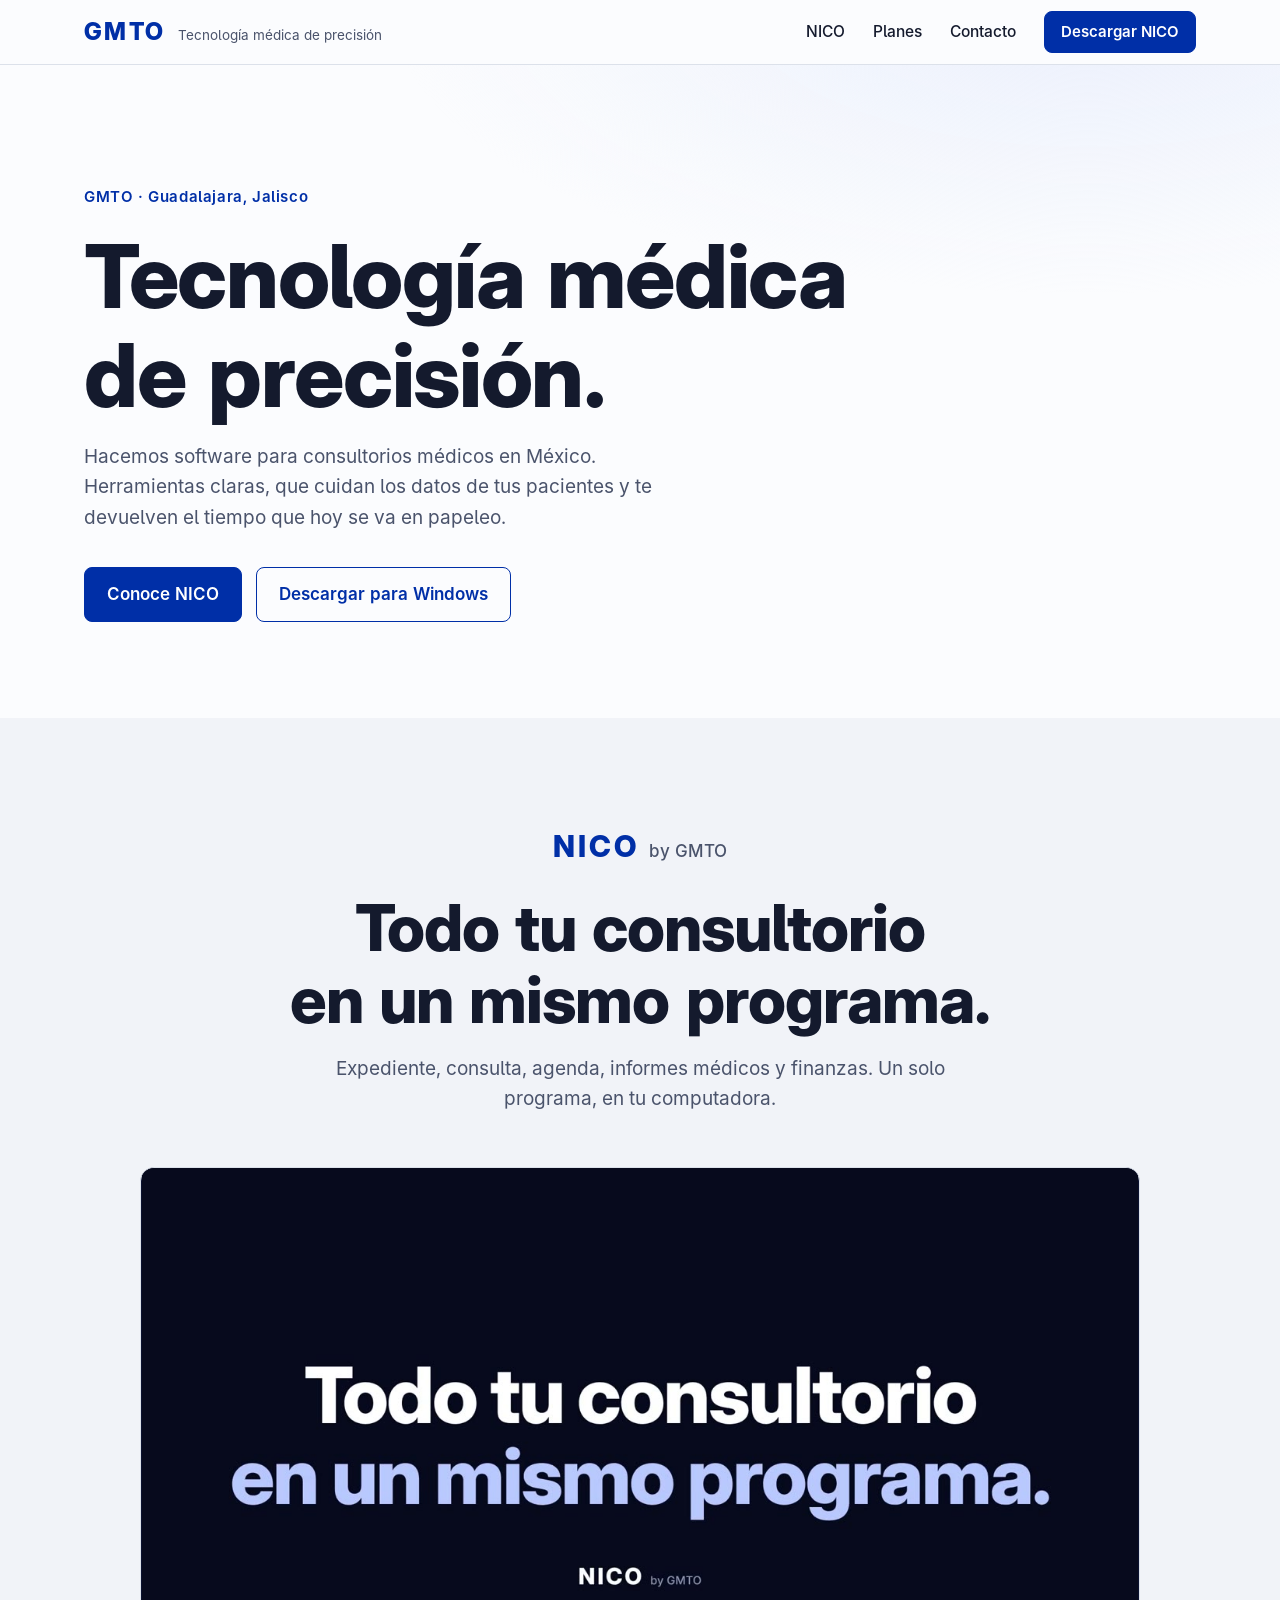
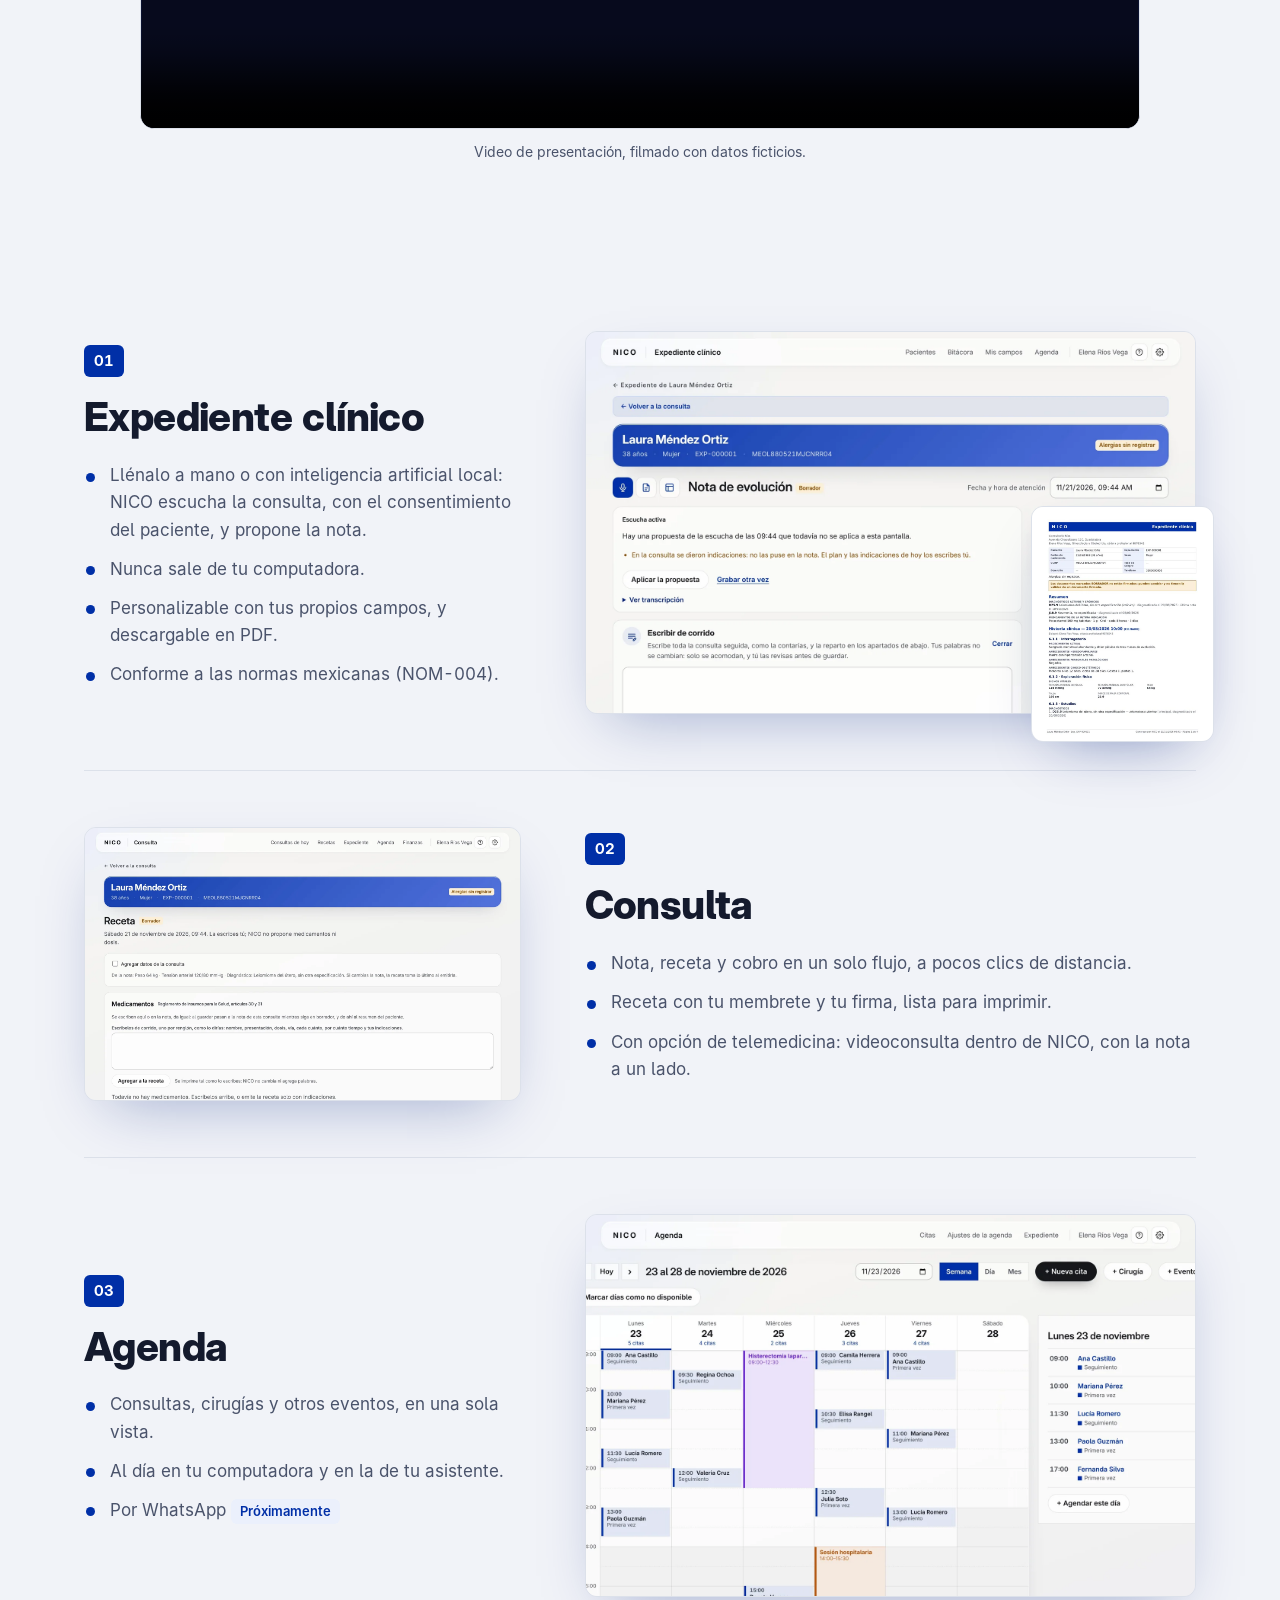
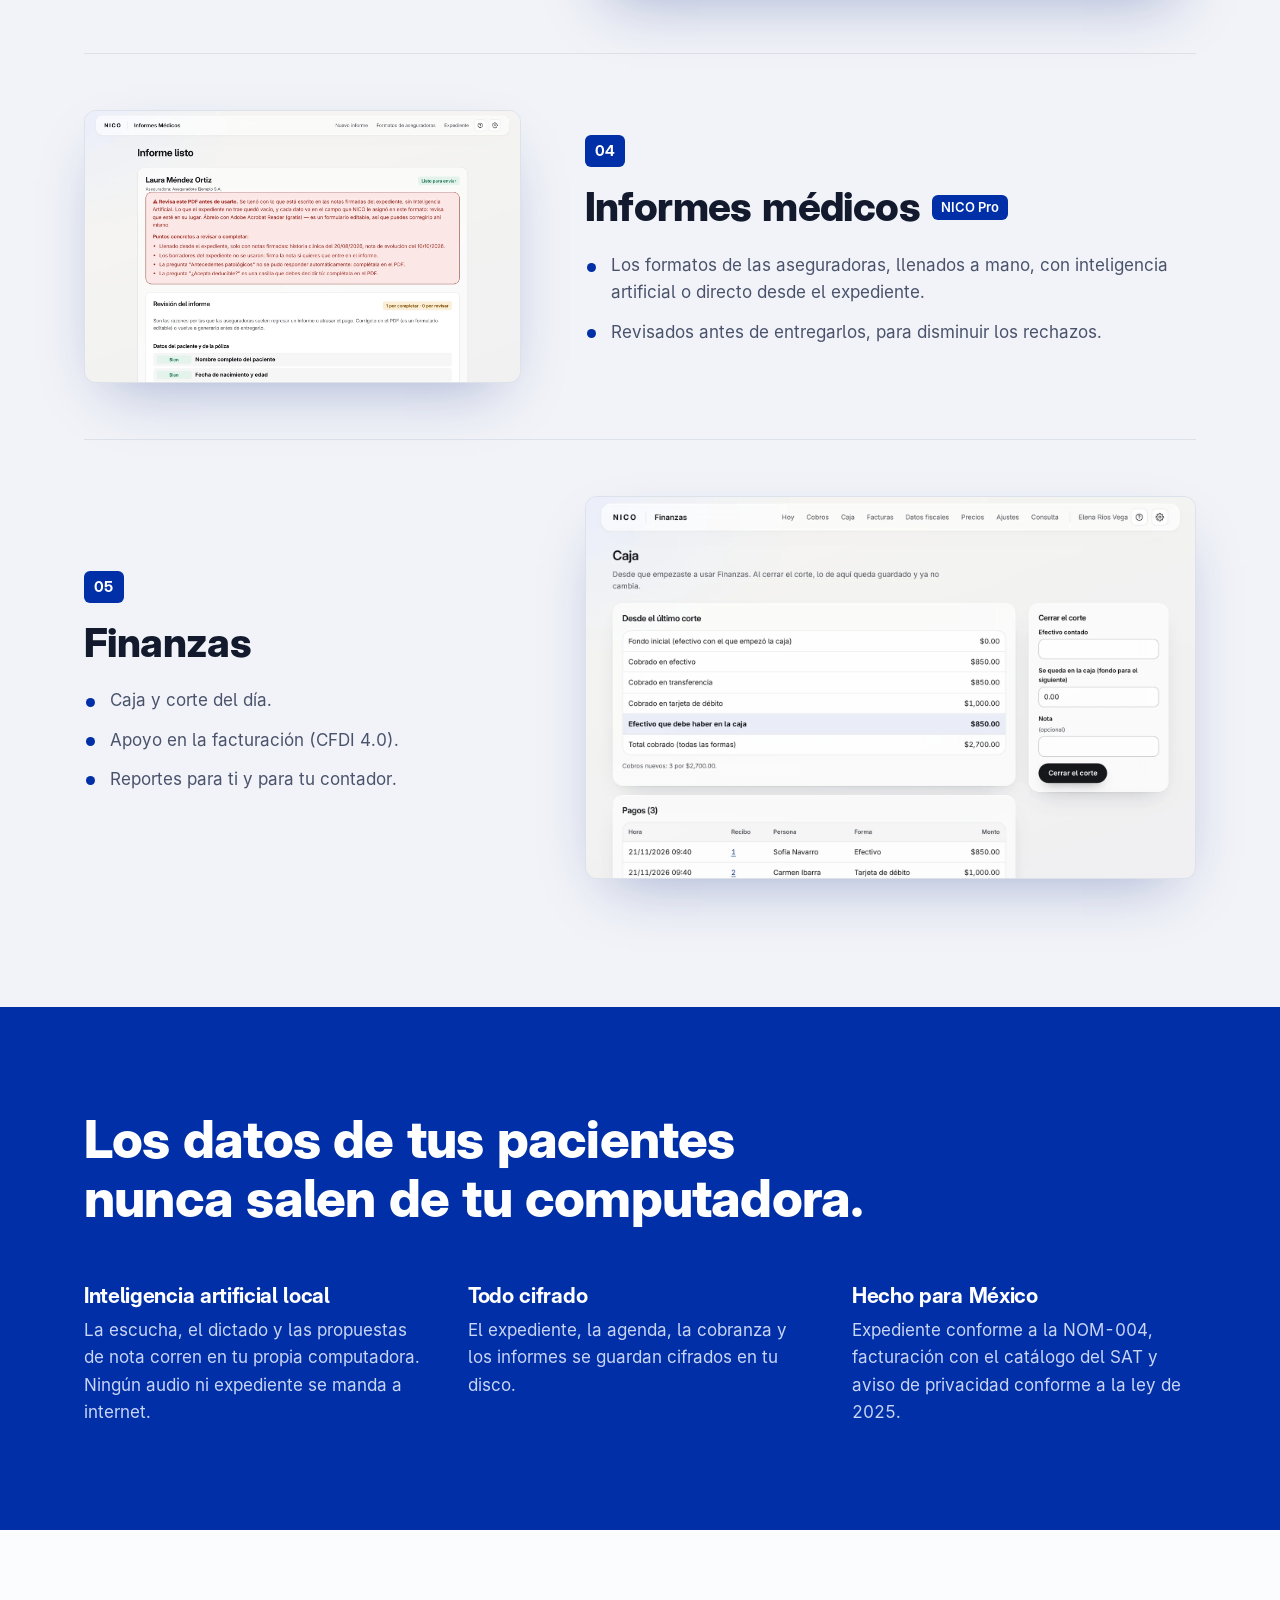
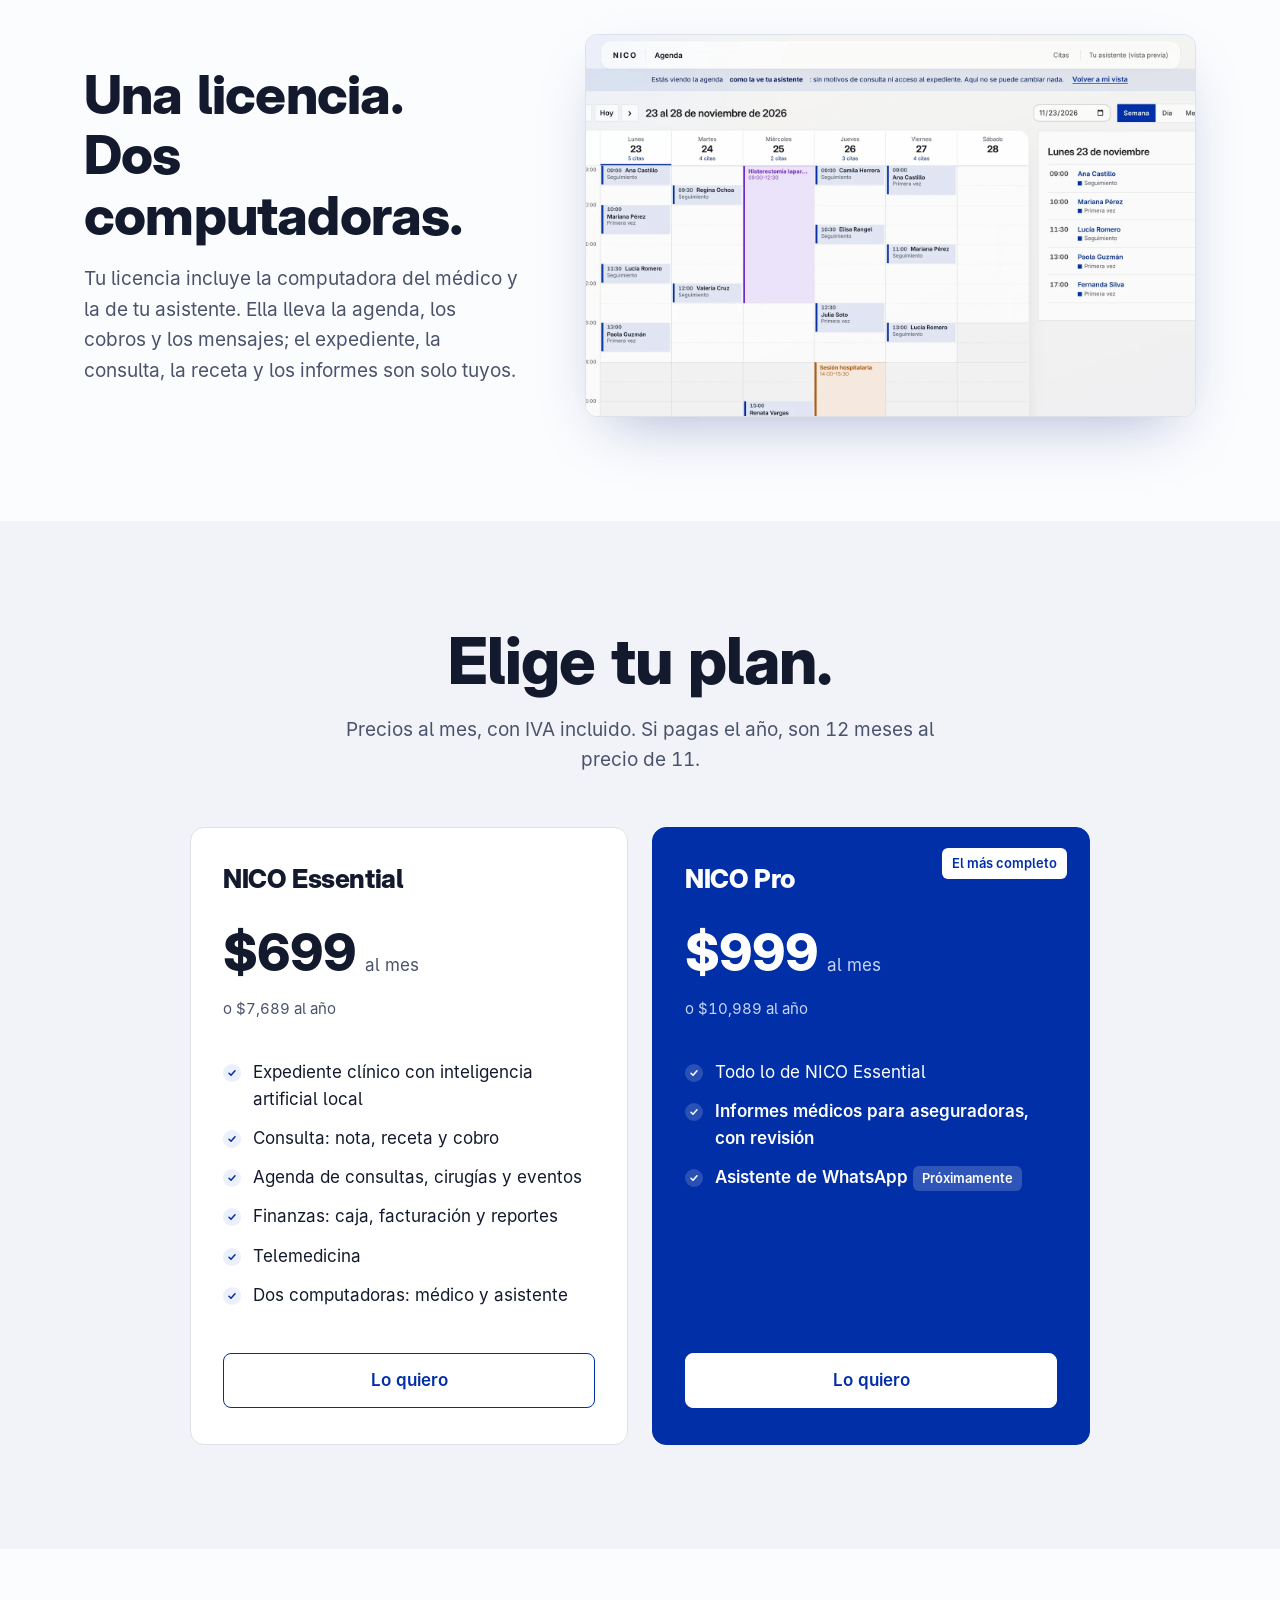
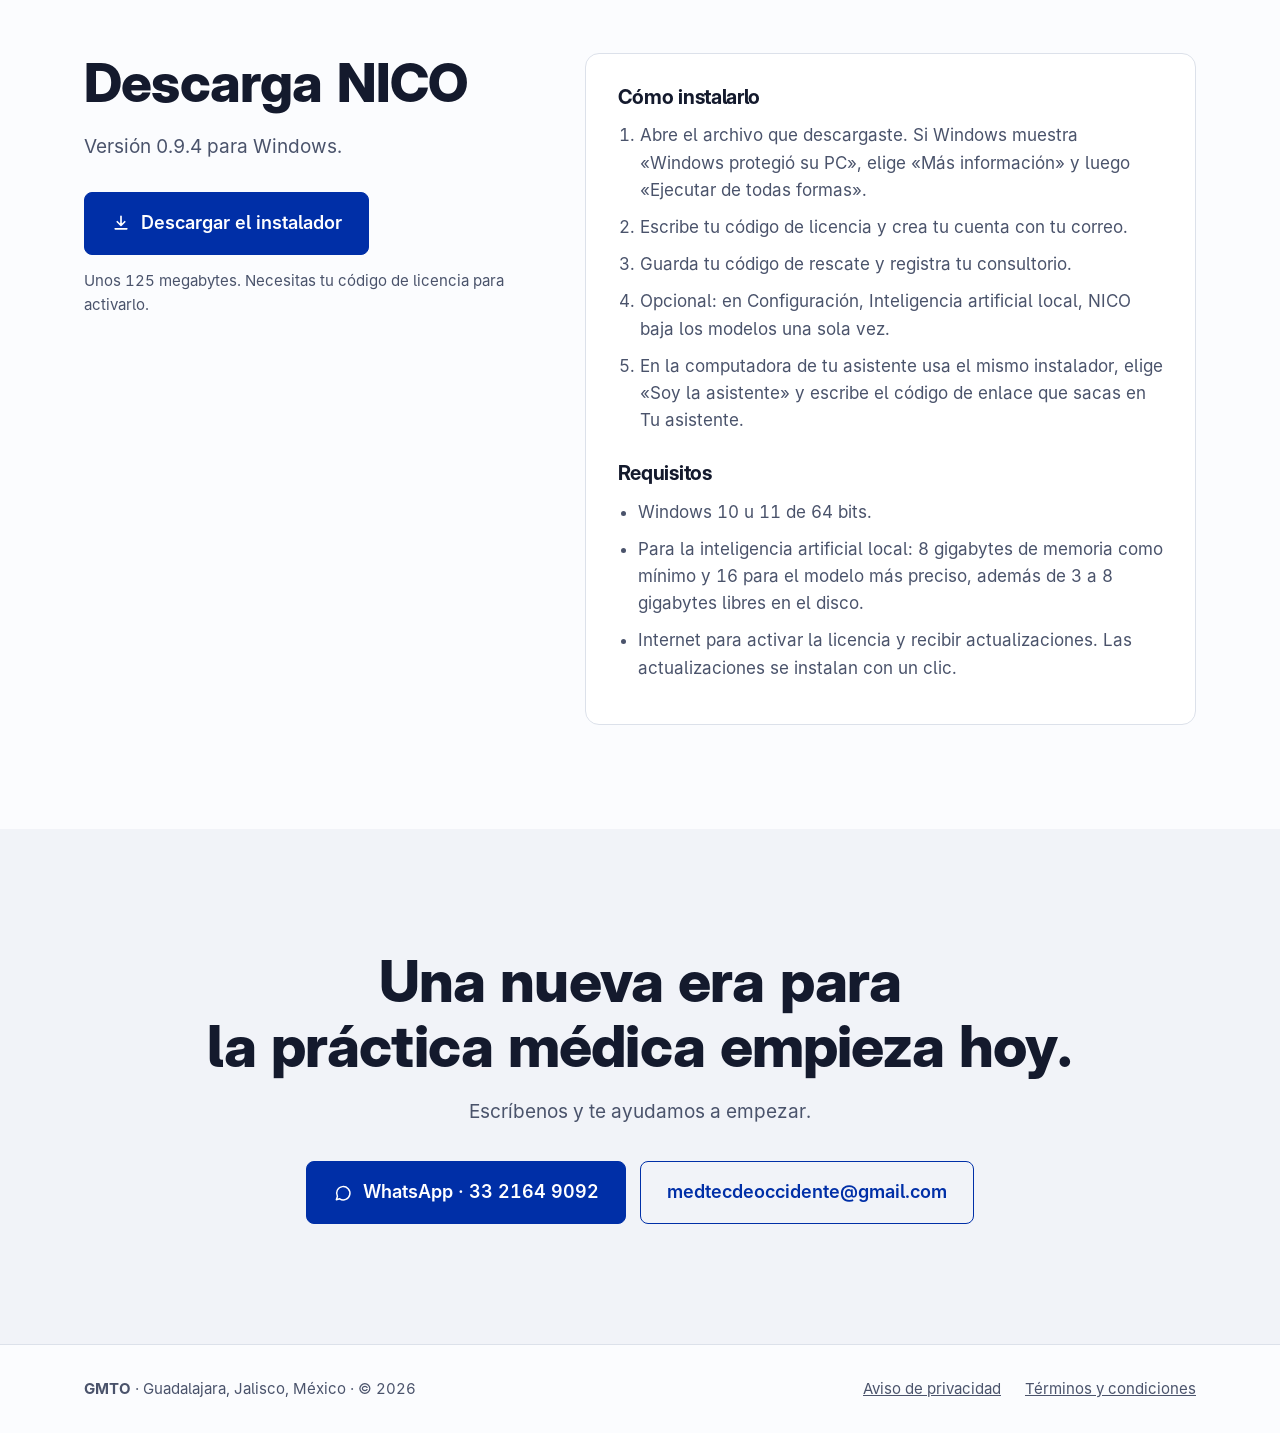
==== index.html @ ad50c4d7 "Add files via upload" ====
<!doctype html>
<html lang="es">
<head>
<meta charset="utf-8">
<meta name="viewport" content="width=device-width, initial-scale=1">
<title>GMTO · NICO</title>
<meta name="description" content="GMTO, tecnología médica de precisión. NICO: todo tu consultorio en un mismo programa. Expediente, consulta, agenda, informes médicos y finanzas, con los datos de tus pacientes en tu computadora.">
<meta property="og:title" content="NICO by GMTO · Todo tu consultorio en un mismo programa">
<meta property="og:description" content="Expediente, consulta, agenda, informes médicos y finanzas. Los datos de tus pacientes nunca salen de tu computadora.">
<meta property="og:image" content="portada.jpg">
<meta name="theme-color" content="#002FA7">
<link rel="icon" type="image/png" href="nico.png">
<link rel="stylesheet" href="sitio.css">
</head>
<body>

<header class="barra">
  <div class="contenedor barra-in">
    <a class="logo" href="#inicio" aria-label="GMTO, inicio"><b>GMTO</b><span>Tecnología médica de precisión</span></a>
    <button class="menu-btn" type="button" aria-expanded="false" aria-controls="menu" aria-label="Abrir menú">
      <svg viewBox="0 0 24 24" width="24" height="24" fill="none" stroke="currentColor" stroke-width="1.8" stroke-linecap="round"><path d="M4 7h16M4 12h16M4 17h16"/></svg>
    </button>
    <nav id="menu" class="menu">
      <a href="#nico">NICO</a>
      <a href="#planes">Planes</a>
      <a href="#contacto">Contacto</a>
      <a class="btn btn-chico" href="#descargar">Descargar NICO</a>
    </nav>
  </div>
</header>

<main id="inicio">

  <!-- GMTO -->
  <section class="heroe">
    <div class="contenedor heroe-in">
      <p class="ceja">GMTO · Guadalajara, Jalisco</p>
      <h1>Tecnología médica<br>de precisión.</h1>
      <p class="entrada">Hacemos software para consultorios médicos en México. Herramientas claras, que cuidan los datos de tus
        pacientes y te devuelven el tiempo que hoy se va en papeleo.</p>
      <div class="acciones">
        <a class="btn" href="#nico">Conoce NICO</a>
        <a class="btn btn-claro" href="#descargar">Descargar para Windows</a>
      </div>
    </div>
  </section>

  <!-- NICO -->
  <section id="nico" class="nico">
    <div class="contenedor">
      <p class="marca-nico"><b>NICO</b><span>by GMTO</span></p>
      <h2 class="titulo-grande">Todo tu consultorio<br>en un mismo programa.</h2>
      <p class="entrada centro">Expediente, consulta, agenda, informes médicos y finanzas. Un solo programa, en tu computadora.</p>
      <figure class="video">
        <video controls playsinline preload="none" poster="portada.jpg">
          <source src="nico-lanzamiento.mp4" type="video/mp4">
        </video>
        <figcaption>Video de presentación, filmado con datos ficticios.</figcaption>
      </figure>
    </div>
  </section>

  <section class="servicios" aria-label="Servicios de NICO">
    <div class="contenedor">

      <article class="servicio">
        <div class="texto">
          <span class="num">01</span>
          <h3>Expediente clínico</h3>
          <ul>
            <li>Llénalo a mano o con inteligencia artificial local: NICO escucha la consulta, con el consentimiento del paciente, y propone la nota.</li>
            <li>Nunca sale de tu computadora.</li>
            <li>Personalizable con tus propios campos, y descargable en PDF.</li>
            <li>Conforme a las normas mexicanas (NOM-004).</li>
          </ul>
        </div>
        <div class="pantallas">
          <img src="escucha.webp" alt="Nota de consulta llenada con la escucha activa de NICO" loading="lazy" width="1600" height="1000">
          <img class="sobre" src="expediente-pdf.webp" alt="Expediente descargado en PDF" loading="lazy" width="700" height="906">
        </div>
      </article>

      <article class="servicio inverso">
        <div class="texto">
          <span class="num">02</span>
          <h3>Consulta</h3>
          <ul>
            <li>Nota, receta y cobro en un solo flujo, a pocos clics de distancia.</li>
            <li>Receta con tu membrete y tu firma, lista para imprimir.</li>
            <li>Con opción de telemedicina: videoconsulta dentro de NICO, con la nota a un lado.</li>
          </ul>
        </div>
        <div class="pantallas">
          <img src="receta.webp" alt="Receta médica en NICO" loading="lazy" width="1600" height="1000">
        </div>
      </article>

      <article class="servicio">
        <div class="texto">
          <span class="num">03</span>
          <h3>Agenda</h3>
          <ul>
            <li>Consultas, cirugías y otros eventos, en una sola vista.</li>
            <li>Al día en tu computadora y en la de tu asistente.</li>
            <li>Por WhatsApp <span class="chip">Próximamente</span></li>
          </ul>
        </div>
        <div class="pantallas">
          <img src="agenda.webp" alt="Agenda semanal con consultas, una cirugía y una sesión hospitalaria" loading="lazy" width="1600" height="1000">
        </div>
      </article>

      <article class="servicio inverso">
        <div class="texto">
          <span class="num">04</span>
          <h3>Informes médicos <span class="chip chip-pro">NICO Pro</span></h3>
          <ul>
            <li>Los formatos de las aseguradoras, llenados a mano, con inteligencia artificial o directo desde el expediente.</li>
            <li>Revisados antes de entregarlos, para disminuir los rechazos.</li>
          </ul>
        </div>
        <div class="pantallas">
          <img src="revision-informe.webp" alt="Revisión de un informe médico antes de entregarlo" loading="lazy" width="1600" height="1000">
        </div>
      </article>

      <article class="servicio">
        <div class="texto">
          <span class="num">05</span>
          <h3>Finanzas</h3>
          <ul>
            <li>Caja y corte del día.</li>
            <li>Apoyo en la facturación (CFDI 4.0).</li>
            <li>Reportes para ti y para tu contador.</li>
          </ul>
        </div>
        <div class="pantallas">
          <img src="caja.webp" alt="Caja del día en NICO" loading="lazy" width="1600" height="1000">
        </div>
      </article>

    </div>
  </section>

  <section class="privacidad">
    <div class="contenedor">
      <h2>Los datos de tus pacientes<br>nunca salen de tu computadora.</h2>
      <div class="tres">
        <div>
          <h3>Inteligencia artificial local</h3>
          <p>La escucha, el dictado y las propuestas de nota corren en tu propia computadora. Ningún audio ni expediente se manda a internet.</p>
        </div>
        <div>
          <h3>Todo cifrado</h3>
          <p>El expediente, la agenda, la cobranza y los informes se guardan cifrados en tu disco.</p>
        </div>
        <div>
          <h3>Hecho para México</h3>
          <p>Expediente conforme a la NOM-004, facturación con el catálogo del SAT y aviso de privacidad conforme a la ley de 2025.</p>
        </div>
      </div>
    </div>
  </section>

  <section class="licencia">
    <div class="contenedor licencia-in">
      <div>
        <h2>Una licencia.<br>Dos computadoras.</h2>
        <p class="entrada">Tu licencia incluye la computadora del médico y la de tu asistente. Ella lleva la agenda, los cobros y los
          mensajes; el expediente, la consulta, la receta y los informes son solo tuyos.</p>
      </div>
      <img src="agenda-asistente.webp" alt="La agenda como la ve la asistente" loading="lazy" width="1600" height="1000">
    </div>
  </section>

  <!-- Planes -->
  <section id="planes" class="planes">
    <div class="contenedor">
      <h2 class="titulo-grande centro">Elige tu plan.</h2>
      <p class="entrada centro">Precios al mes, con IVA incluido. Si pagas el año, son 12 meses al precio de 11.</p>
      <div class="tarjetas">
        <div class="plan">
          <h3>NICO Essential</h3>
          <p class="precio"><b>$699</b> al mes</p>
          <p class="anual">o $7,689 al año</p>
          <ul class="incluye">
            <li>Expediente clínico con inteligencia artificial local</li>
            <li>Consulta: nota, receta y cobro</li>
            <li>Agenda de consultas, cirugías y eventos</li>
            <li>Finanzas: caja, facturación y reportes</li>
            <li>Telemedicina</li>
            <li>Dos computadoras: médico y asistente</li>
          </ul>
          <a class="btn btn-claro" href="#contacto">Lo quiero</a>
        </div>
        <div class="plan plan-pro">
          <p class="recomendado">El más completo</p>
          <h3>NICO Pro</h3>
          <p class="precio"><b>$999</b> al mes</p>
          <p class="anual">o $10,989 al año</p>
          <ul class="incluye">
            <li>Todo lo de NICO Essential</li>
            <li class="extra">Informes médicos para aseguradoras, con revisión</li>
            <li class="extra">Asistente de WhatsApp <span class="chip chip-claro">Próximamente</span></li>
          </ul>
          <a class="btn btn-blanco" href="#contacto">Lo quiero</a>
        </div>
      </div>
    </div>
  </section>

  <!-- Descarga -->
  <section id="descargar" class="descarga">
    <div class="contenedor descarga-in">
      <div>
        <h2>Descarga NICO</h2>
        <p class="entrada">Versión 0.9.4 para Windows.</p>
        <a class="btn btn-grande" href="/descargar" rel="nofollow">
          <svg viewBox="0 0 24 24" width="20" height="20" fill="none" stroke="currentColor" stroke-width="2" stroke-linecap="round" stroke-linejoin="round" aria-hidden="true"><path d="M12 4v11m0 0-4.5-4.5M12 15l4.5-4.5M5 19h14"/></svg>
          Descargar el instalador
        </a>
        <p class="pequeno">Unos 125 megabytes. Necesitas tu código de licencia para activarlo.</p>
      </div>
      <div class="pasos">
        <h3>Cómo instalarlo</h3>
        <ol>
          <li>Abre el archivo que descargaste. Si Windows muestra «Windows protegió su PC», elige «Más información» y luego «Ejecutar de todas formas».</li>
          <li>Escribe tu código de licencia y crea tu cuenta con tu correo.</li>
          <li>Guarda tu código de rescate y registra tu consultorio.</li>
          <li>Opcional: en Configuración, Inteligencia artificial local, NICO baja los modelos una sola vez.</li>
          <li>En la computadora de tu asistente usa el mismo instalador, elige «Soy la asistente» y escribe el código de enlace que sacas en Tu asistente.</li>
        </ol>
        <h3>Requisitos</h3>
        <ul class="requisitos">
          <li>Windows 10 u 11 de 64 bits.</li>
          <li>Para la inteligencia artificial local: 8 gigabytes de memoria como mínimo y 16 para el modelo más preciso, además de 3 a 8 gigabytes libres en el disco.</li>
          <li>Internet para activar la licencia y recibir actualizaciones. Las actualizaciones se instalan con un clic.</li>
        </ul>
      </div>
    </div>
  </section>

  <!-- Contacto -->
  <section id="contacto" class="contacto">
    <div class="contenedor centro">
      <h2 class="titulo-grande">Una nueva era para<br>la práctica médica empieza hoy.</h2>
      <p class="entrada centro">Escríbenos y te ayudamos a empezar.</p>
      <div class="acciones centro-flex">
        <a class="btn btn-grande" href="https://wa.me/523321649092?text=Hola%2C%20quiero%20informaci%C3%B3n%20de%20NICO." target="_blank" rel="noopener">
          <svg viewBox="0 0 24 24" width="20" height="20" fill="none" stroke="currentColor" stroke-width="1.8" stroke-linecap="round" stroke-linejoin="round" aria-hidden="true"><path d="M4 20l1.3-3.9A8 8 0 1 1 8 19z"/></svg>
          WhatsApp · 33 2164 9092
        </a>
        <a class="btn btn-claro btn-grande" href="mailto:medtecdeoccidente@gmail.com">medtecdeoccidente@gmail.com</a>
      </div>
    </div>
  </section>

</main>

<footer class="pie">
  <div class="contenedor pie-in">
    <p><b>GMTO</b> · Guadalajara, Jalisco, México · © 2026</p>
    <nav>
      <a href="privacidad.html">Aviso de privacidad</a>
      <a href="terminos.html">Términos y condiciones</a>
    </nav>
  </div>
</footer>

<script>
(function () {
  var b = document.querySelector('.menu-btn'), m = document.getElementById('menu');
  b.addEventListener('click', function () {
    var abierto = m.classList.toggle('abierto');
    b.setAttribute('aria-expanded', abierto ? 'true' : 'false');
  });
  m.addEventListener('click', function (e) {
    if (e.target.tagName === 'A') { m.classList.remove('abierto'); b.setAttribute('aria-expanded', 'false'); }
  });
})();
</script>
</body>
</html>
---- sitio.css ----
/* GMTO · sitio. Sistema de diseño de NICO: Azul Klein, blanco nieve, Inter. */
@font-face { font-family: "Inter"; font-weight: 400; font-display: swap; src: url("inter-400.woff") format("woff"); }
@font-face { font-family: "Inter"; font-weight: 500; font-display: swap; src: url("inter-500.woff") format("woff"); }
@font-face { font-family: "Inter"; font-weight: 600; font-display: swap; src: url("inter-600.woff") format("woff"); }
@font-face { font-family: "Inter"; font-weight: 700; font-display: swap; src: url("inter-700.woff") format("woff"); }
@font-face { font-family: "Inter Display"; font-weight: 700; font-display: swap; src: url("inter-display-700.woff") format("woff"); }
@font-face { font-family: "Inter Display"; font-weight: 800; font-display: swap; src: url("inter-display-800.woff") format("woff"); }

:root {
  --klein: #002FA7; --klein-hondo: #00237E; --klein-noche: #00195C; --klein-medio: #5D78CC;
  --klein-bruma: #C9D5F5; --klein-velo: #EBF0FC; --klein-niebla: #F6F8FE;
  --nieve: #FBFCFE; --gris-claro: #F1F3F8; --blanco: #FFFFFF;
  --tinta: #141A2D; --tinta-suave: #4A536B; --linea: #DCE1EA;
  --fondo: var(--nieve); --superficie: var(--blanco); --alterno: var(--gris-claro);
  --texto: var(--tinta); --texto-suave: var(--tinta-suave); --acento: var(--klein);
  --morado: #6D28D9;
}
@media (prefers-color-scheme: dark) {
  :root:not([data-theme="light"]) {
    --fondo: #0B1020; --superficie: #121933; --alterno: #0F152B;
    --texto: #E8ECF7; --texto-suave: #A9B2CC; --linea: #263055; --acento: #8EA6EE;
    --klein-velo: #18234A;
  }
}
:root[data-theme="dark"] {
  --fondo: #0B1020; --superficie: #121933; --alterno: #0F152B;
  --texto: #E8ECF7; --texto-suave: #A9B2CC; --linea: #263055; --acento: #8EA6EE;
  --klein-velo: #18234A;
}

* { box-sizing: border-box; }
html { scroll-behavior: smooth; scroll-padding-top: 72px; }
body {
  margin: 0; background: var(--fondo); color: var(--texto);
  font: 400 17px/1.6 "Inter", system-ui, sans-serif; font-feature-settings: "cv05", "tnum";
  -webkit-font-smoothing: antialiased;
}
img, video { max-width: 100%; height: auto; display: block; }
a { color: var(--acento); }
h1, h2, h3 { font-family: "Inter Display", "Inter", sans-serif; line-height: 1.12; margin: 0; letter-spacing: -0.015em; }
.contenedor { width: 100%; max-width: 1160px; margin: 0 auto; padding: 0 24px; }
.centro { text-align: center; margin-left: auto; margin-right: auto; }
.entrada.centro { margin-left: auto; margin-right: auto; }
.entrada { font-size: 19px; color: var(--texto-suave); max-width: 620px; margin: 18px 0 0; }
.titulo-grande { font-size: clamp(36px, 5.6vw, 64px); font-weight: 800; }

/* Botones */
.btn {
  display: inline-flex; align-items: center; justify-content: center; gap: 10px;
  background: var(--klein); color: #fff; text-decoration: none; font-weight: 600;
  padding: 13px 22px; border-radius: 8px; border: 1.5px solid var(--klein);
  transition: background .15s, transform .15s;
}
.btn:hover { background: var(--klein-hondo); border-color: var(--klein-hondo); }
.btn:focus-visible, a:focus-visible, button:focus-visible { outline: 3px solid var(--klein-medio); outline-offset: 3px; }
.btn-claro { background: transparent; color: var(--acento); border-color: currentColor; }
.btn-claro:hover { background: var(--klein-velo); color: var(--acento); }
.btn-blanco { background: #fff; color: var(--klein); border-color: #fff; }
.btn-blanco:hover { background: var(--klein-velo); border-color: var(--klein-velo); }
.btn-chico { padding: 8px 16px; font-size: 15px; }
.btn-grande { padding: 16px 26px; font-size: 18px; }
.acciones { display: flex; flex-wrap: wrap; gap: 14px; margin-top: 34px; }
.centro-flex { justify-content: center; }

/* Barra */
.barra { position: sticky; top: 0; z-index: 10; background: color-mix(in srgb, var(--fondo) 88%, transparent);
  backdrop-filter: saturate(1.4) blur(12px); border-bottom: 1px solid var(--linea); }
.barra-in { display: flex; align-items: center; justify-content: space-between; height: 64px; }
.logo { display: flex; align-items: baseline; gap: 12px; text-decoration: none; color: var(--texto); }
.logo b { font-family: "Inter Display"; font-weight: 800; font-size: 24px; letter-spacing: 0.1em; color: var(--acento); }
.logo span { font-size: 13.5px; color: var(--texto-suave); }
.menu { display: flex; align-items: center; gap: 28px; }
.menu a:not(.btn) { color: var(--texto); text-decoration: none; font-weight: 500; font-size: 15.5px; }
.menu a:not(.btn):hover { color: var(--acento); }
.menu-btn { display: none; background: none; border: 0; color: var(--texto); padding: 8px; cursor: pointer; }

/* Héroe GMTO */
.heroe { padding: 120px 0 96px; background:
  radial-gradient(1000px 420px at 85% -10%, var(--klein-velo), transparent 70%), var(--fondo); }
.ceja { font-weight: 600; color: var(--acento); font-size: 15px; letter-spacing: 0.04em; margin: 0 0 18px; }
.heroe h1 { font-size: clamp(44px, 7.4vw, 88px); font-weight: 800; }

/* NICO */
.nico { padding: 104px 0 72px; background: var(--alterno); text-align: center; }
.marca-nico { display: inline-flex; align-items: baseline; gap: 10px; margin: 0 0 22px; }
.marca-nico b { font-family: "Inter Display"; font-weight: 800; font-size: 30px; letter-spacing: 0.1em; color: var(--acento); }
.marca-nico span { color: var(--texto-suave); font-weight: 500; }
.video { margin: 52px auto 0; max-width: 1000px; }
.video video { width: 100%; aspect-ratio: 16 / 9; border-radius: 14px; background: #0B1230; border: 1px solid var(--linea); }
.video figcaption { font-size: 14px; color: var(--texto-suave); margin-top: 12px; }

/* Servicios */
.servicios { padding: 40px 0 72px; background: var(--alterno); }
.servicio { display: grid; grid-template-columns: 5fr 7fr; gap: 64px; align-items: center; padding: 56px 0; }
.servicio + .servicio { border-top: 1px solid var(--linea); }
.servicio.inverso .texto { order: 2; }
.num { display: inline-block; font-family: "Inter Display"; font-weight: 700; font-size: 15px; color: #fff;
  background: var(--klein); border-radius: 6px; padding: 4px 10px; margin-bottom: 18px; }
.servicio h3 { font-size: clamp(28px, 3.4vw, 40px); font-weight: 800; display: flex; flex-wrap: wrap; align-items: center; gap: 12px; }
.servicio ul { list-style: none; padding: 0; margin: 22px 0 0; }
.servicio li { position: relative; padding-left: 26px; margin: 12px 0; color: var(--texto-suave); }
.servicio li::before { content: ""; position: absolute; left: 2px; top: 0.62em; width: 9px; height: 9px; border-radius: 50%; background: var(--klein); }
.pantallas { position: relative; }
.pantallas img { border-radius: 12px; border: 1px solid var(--linea); box-shadow: 0 24px 60px -24px rgba(0, 35, 126, .35); background: #fff; }
.pantallas img.sobre { position: absolute; width: 30%; right: -18px; bottom: -28px; }
.chip { display: inline-block; font-family: "Inter"; font-size: 13px; font-weight: 600; line-height: 1; letter-spacing: 0;
  padding: 6px 9px; border-radius: 6px; background: var(--klein-velo); color: var(--acento); vertical-align: middle; }
.chip-pro { background: var(--klein); color: #fff; }
.chip-claro { background: rgba(255, 255, 255, .18); color: #fff; }

/* Privacidad */
.privacidad { padding: 104px 0; background: var(--klein); color: #fff; }
.privacidad h2 { font-size: clamp(32px, 4.6vw, 52px); font-weight: 800; }
.tres { display: grid; grid-template-columns: repeat(3, 1fr); gap: 40px; margin-top: 56px; }
.tres h3 { font-size: 21px; font-weight: 700; margin-bottom: 10px; }
.tres p { margin: 0; color: var(--klein-bruma); }

/* Licencia */
.licencia { padding: 104px 0; }
.licencia-in { display: grid; grid-template-columns: 5fr 7fr; gap: 64px; align-items: center; }
.licencia h2 { font-size: clamp(34px, 4.6vw, 54px); font-weight: 800; }
.licencia img { border-radius: 12px; border: 1px solid var(--linea); box-shadow: 0 24px 60px -24px rgba(0, 35, 126, .35); }

/* Planes */
.planes { padding: 104px 0; background: var(--alterno); }
.tarjetas { display: grid; grid-template-columns: 1fr 1fr; gap: 24px; max-width: 900px; margin: 52px auto 0; }
.plan { position: relative; background: var(--superficie); border: 1px solid var(--linea); border-radius: 14px; padding: 36px 32px;
  display: flex; flex-direction: column; }
.plan h3 { font-size: 26px; font-weight: 800; }
.precio { margin: 18px 0 0; color: var(--texto-suave); }
.precio b { font-family: "Inter Display"; font-size: 52px; font-weight: 800; color: var(--texto); letter-spacing: -0.02em; margin-right: 4px; }
.anual { margin: 2px 0 0; color: var(--texto-suave); font-size: 15px; }
.incluye { list-style: none; padding: 0; margin: 26px 0 32px; flex: 1; }
.incluye li { position: relative; padding-left: 30px; margin: 12px 0; }
.incluye li::before { content: ""; position: absolute; left: 0; top: 0.3em; width: 18px; height: 18px; border-radius: 50%;
  background: var(--klein-velo) url("data:image/svg+xml,%3Csvg xmlns='http://www.w3.org/2000/svg' viewBox='0 0 24 24' fill='none' stroke='%23002FA7' stroke-width='3' stroke-linecap='round' stroke-linejoin='round'%3E%3Cpath d='m6 12.5 4 4 8-9'/%3E%3C/svg%3E") center / 12px no-repeat; }
.plan-pro { background: var(--klein); border-color: var(--klein); color: #fff; }
.plan-pro .precio, .plan-pro .anual { color: var(--klein-bruma); }
.plan-pro .precio b { color: #fff; }
.plan-pro .incluye li::before { background-color: rgba(255, 255, 255, .16);
  background-image: url("data:image/svg+xml,%3Csvg xmlns='http://www.w3.org/2000/svg' viewBox='0 0 24 24' fill='none' stroke='%23FFFFFF' stroke-width='3' stroke-linecap='round' stroke-linejoin='round'%3E%3Cpath d='m6 12.5 4 4 8-9'/%3E%3C/svg%3E"); }
.plan-pro .extra { font-weight: 600; }
.recomendado { position: absolute; top: 20px; right: 22px; margin: 0; font-size: 13px; font-weight: 600; color: var(--klein); background: #fff;
  padding: 5px 10px; border-radius: 6px; }
.nota { margin-top: 32px; color: var(--texto-suave); }

/* Descarga */
.descarga { padding: 104px 0; }
.descarga-in { display: grid; grid-template-columns: 5fr 7fr; gap: 64px; align-items: start; }
.descarga h2 { font-size: clamp(34px, 4.6vw, 54px); font-weight: 800; }
.descarga .btn-grande { margin-top: 30px; }
.pequeno { font-size: 15px; color: var(--texto-suave); margin-top: 14px; }
.pasos { background: var(--superficie); border: 1px solid var(--linea); border-radius: 14px; padding: 32px; }
.pasos h3 { font-size: 20px; font-weight: 700; }
.pasos h3 + ol, .pasos h3 + ul { margin-top: 14px; }
.pasos ol { padding-left: 22px; margin-bottom: 28px; }
.pasos li { margin: 10px 0; color: var(--texto-suave); }
.requisitos { padding-left: 20px; margin-bottom: 0; }

/* Contacto */
.contacto { padding: 120px 0; background: var(--alterno); }
.contacto .titulo-grande { font-size: clamp(34px, 5vw, 58px); }

/* Pie */
.pie { padding: 32px 0; border-top: 1px solid var(--linea); font-size: 15px; color: var(--texto-suave); }
.pie-in { display: flex; justify-content: space-between; gap: 16px; flex-wrap: wrap; }
.pie p { margin: 0; }
.pie nav { display: flex; gap: 24px; flex-wrap: wrap; }
.pie a { color: var(--texto-suave); }

/* Páginas legales */
.legal { padding: 64px 0 96px; }
.legal .contenedor { max-width: 820px; }
.legal p, .legal li { color: var(--texto-suave); }
.legal strong { color: var(--texto); }
.volver { display: inline-block; margin-bottom: 28px; font-weight: 600; text-decoration: none; }

/* Teléfono y tableta */
@media (max-width: 900px) {
  .servicio, .licencia-in, .descarga-in { grid-template-columns: 1fr; gap: 36px; }
  .servicio.inverso .texto { order: 0; }
  .tres { grid-template-columns: 1fr; gap: 28px; }
  .tarjetas { grid-template-columns: 1fr; }
  .pantallas img.sobre { right: -6px; bottom: -18px; width: 32%; }
}
@media (max-width: 760px) {
  .contenedor { padding: 0 16px; }
  .logo span { display: none; }
  .menu-btn { display: block; }
  .menu { display: none; position: absolute; top: 64px; left: 0; right: 0; flex-direction: column; align-items: stretch; gap: 0;
    background: var(--fondo); border-bottom: 1px solid var(--linea); padding: 8px 16px 18px; }
  .menu.abierto { display: flex; }
  .menu a:not(.btn) { padding: 14px 0; border-bottom: 1px solid var(--linea); }
  .menu .btn { margin-top: 14px; }
  .heroe { padding: 72px 0 64px; }
  .nico, .privacidad, .licencia, .planes, .descarga, .contacto { padding: 72px 0; }
  .servicio { padding: 40px 0; }
  .entrada { font-size: 17.5px; }
  .pasos, .plan { padding: 24px 20px; }
  .btn-grande { width: 100%; font-size: 17px; }
}
@media (prefers-reduced-motion: reduce) { html { scroll-behavior: auto; } }
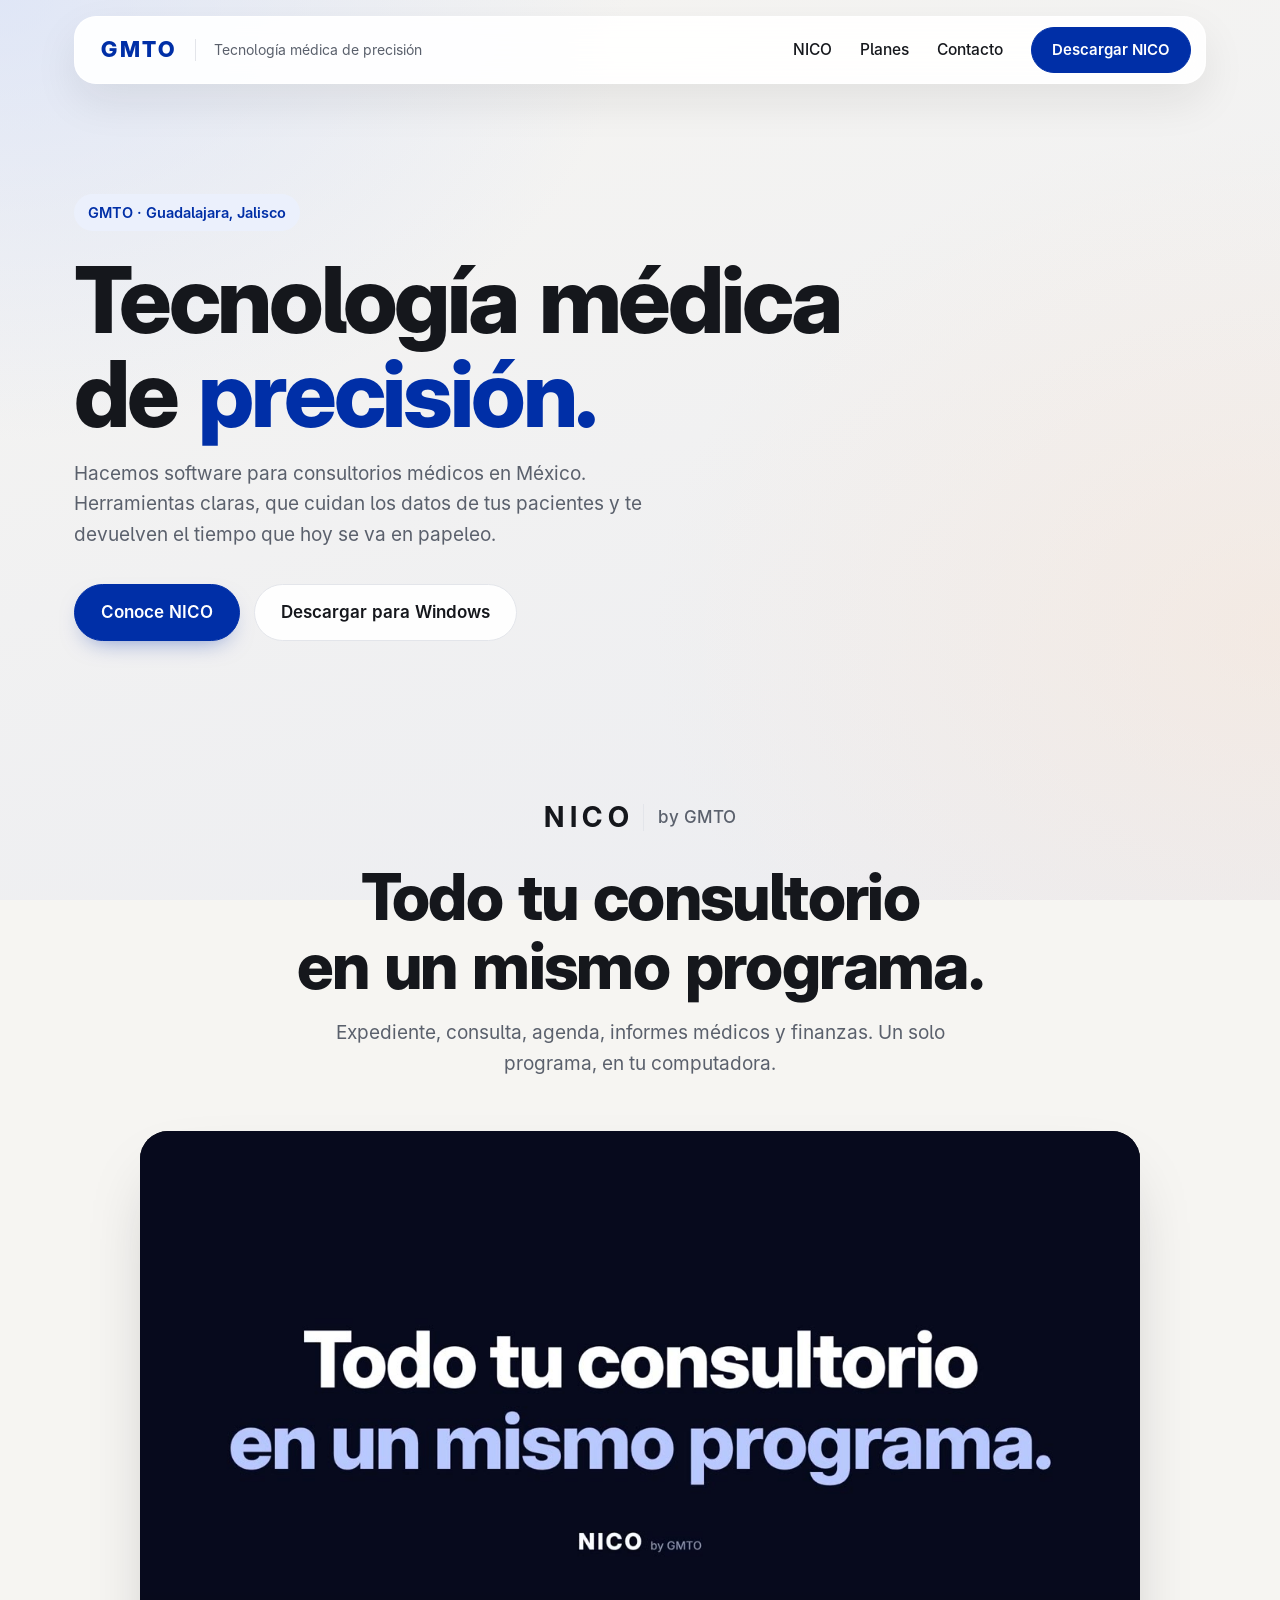
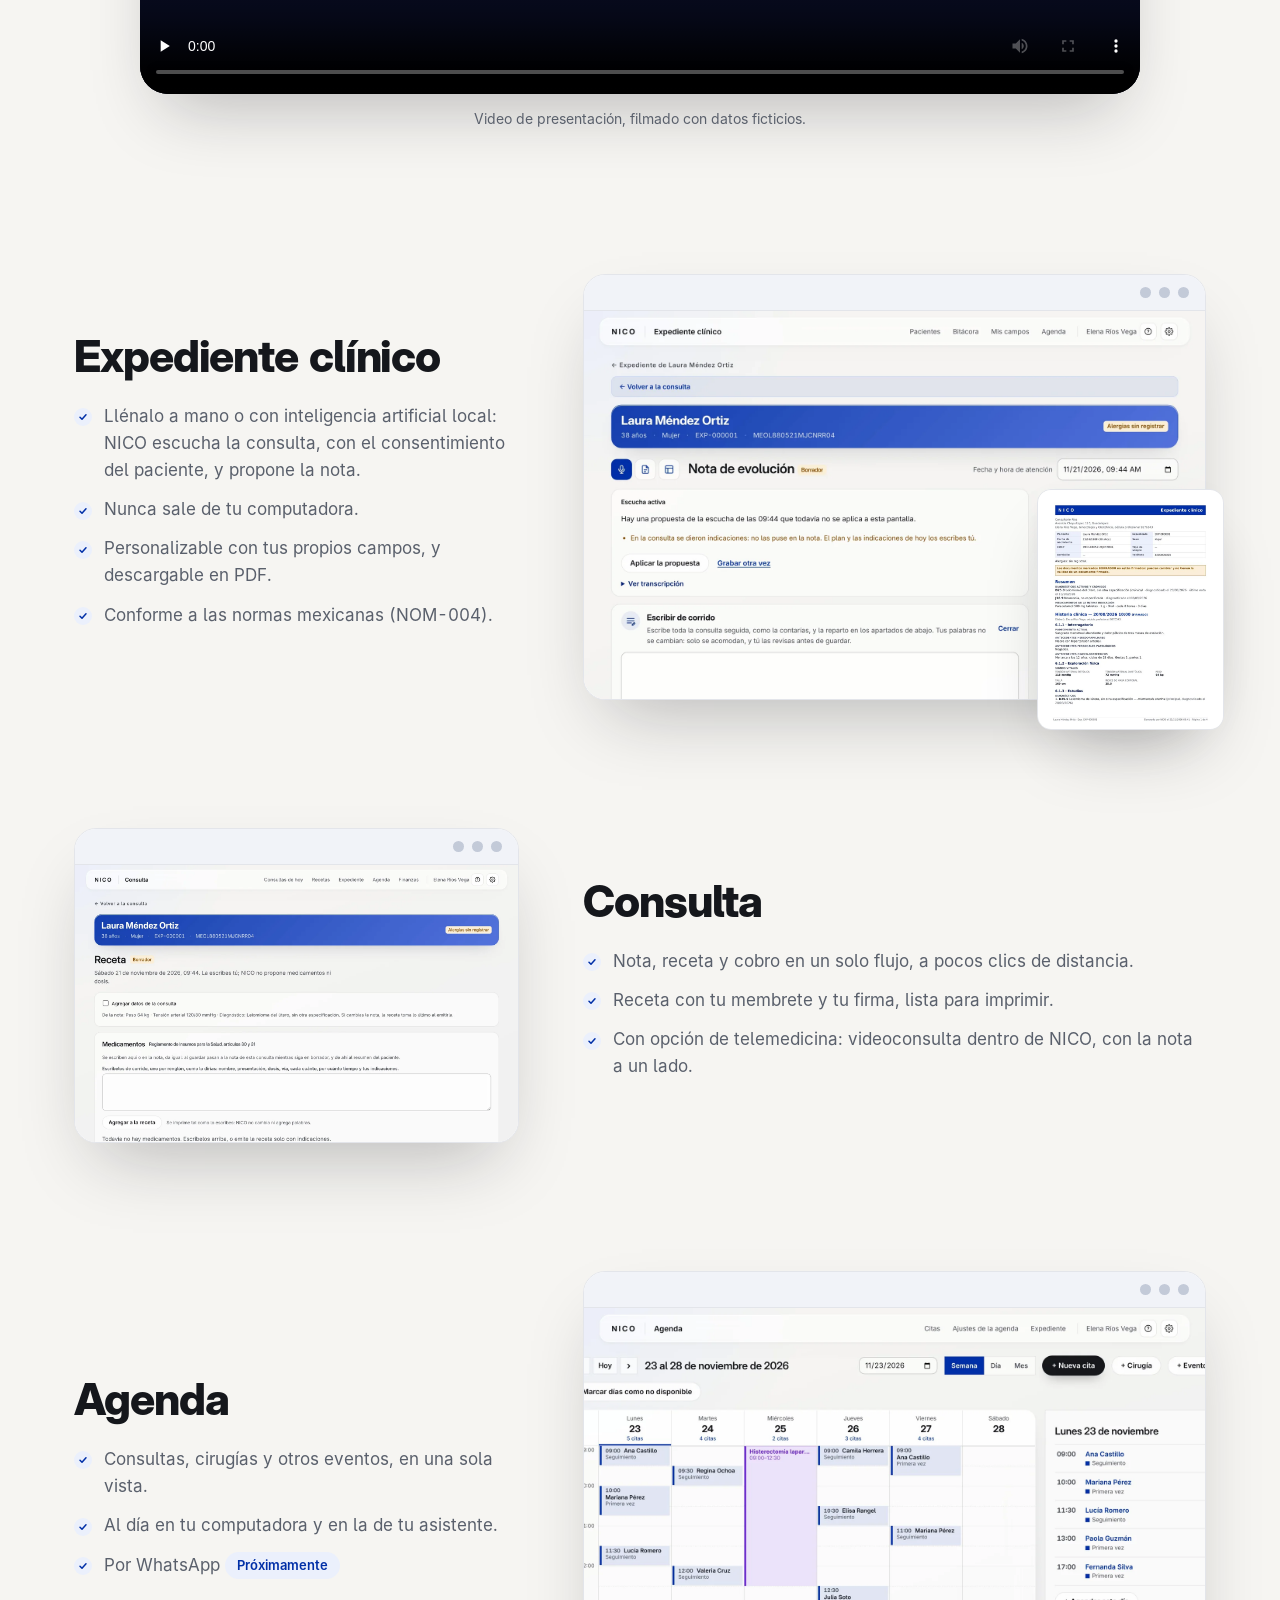
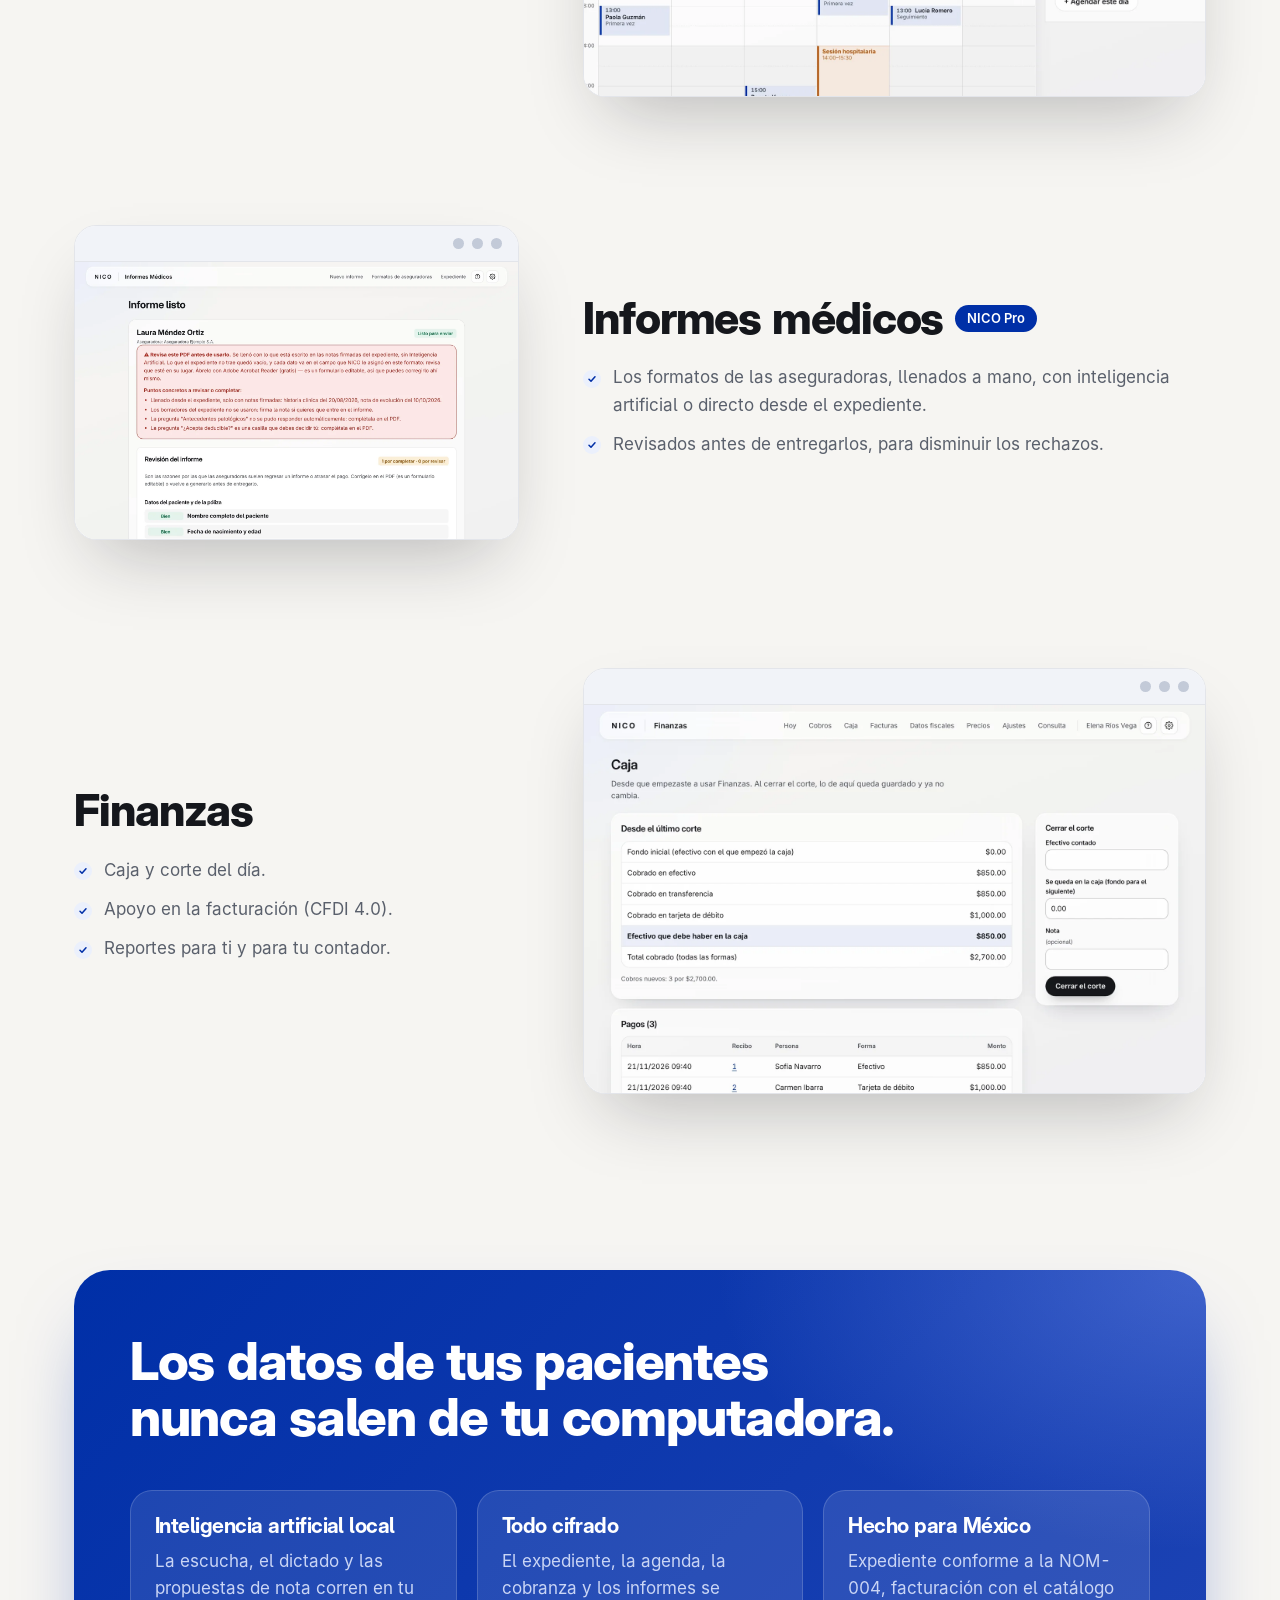
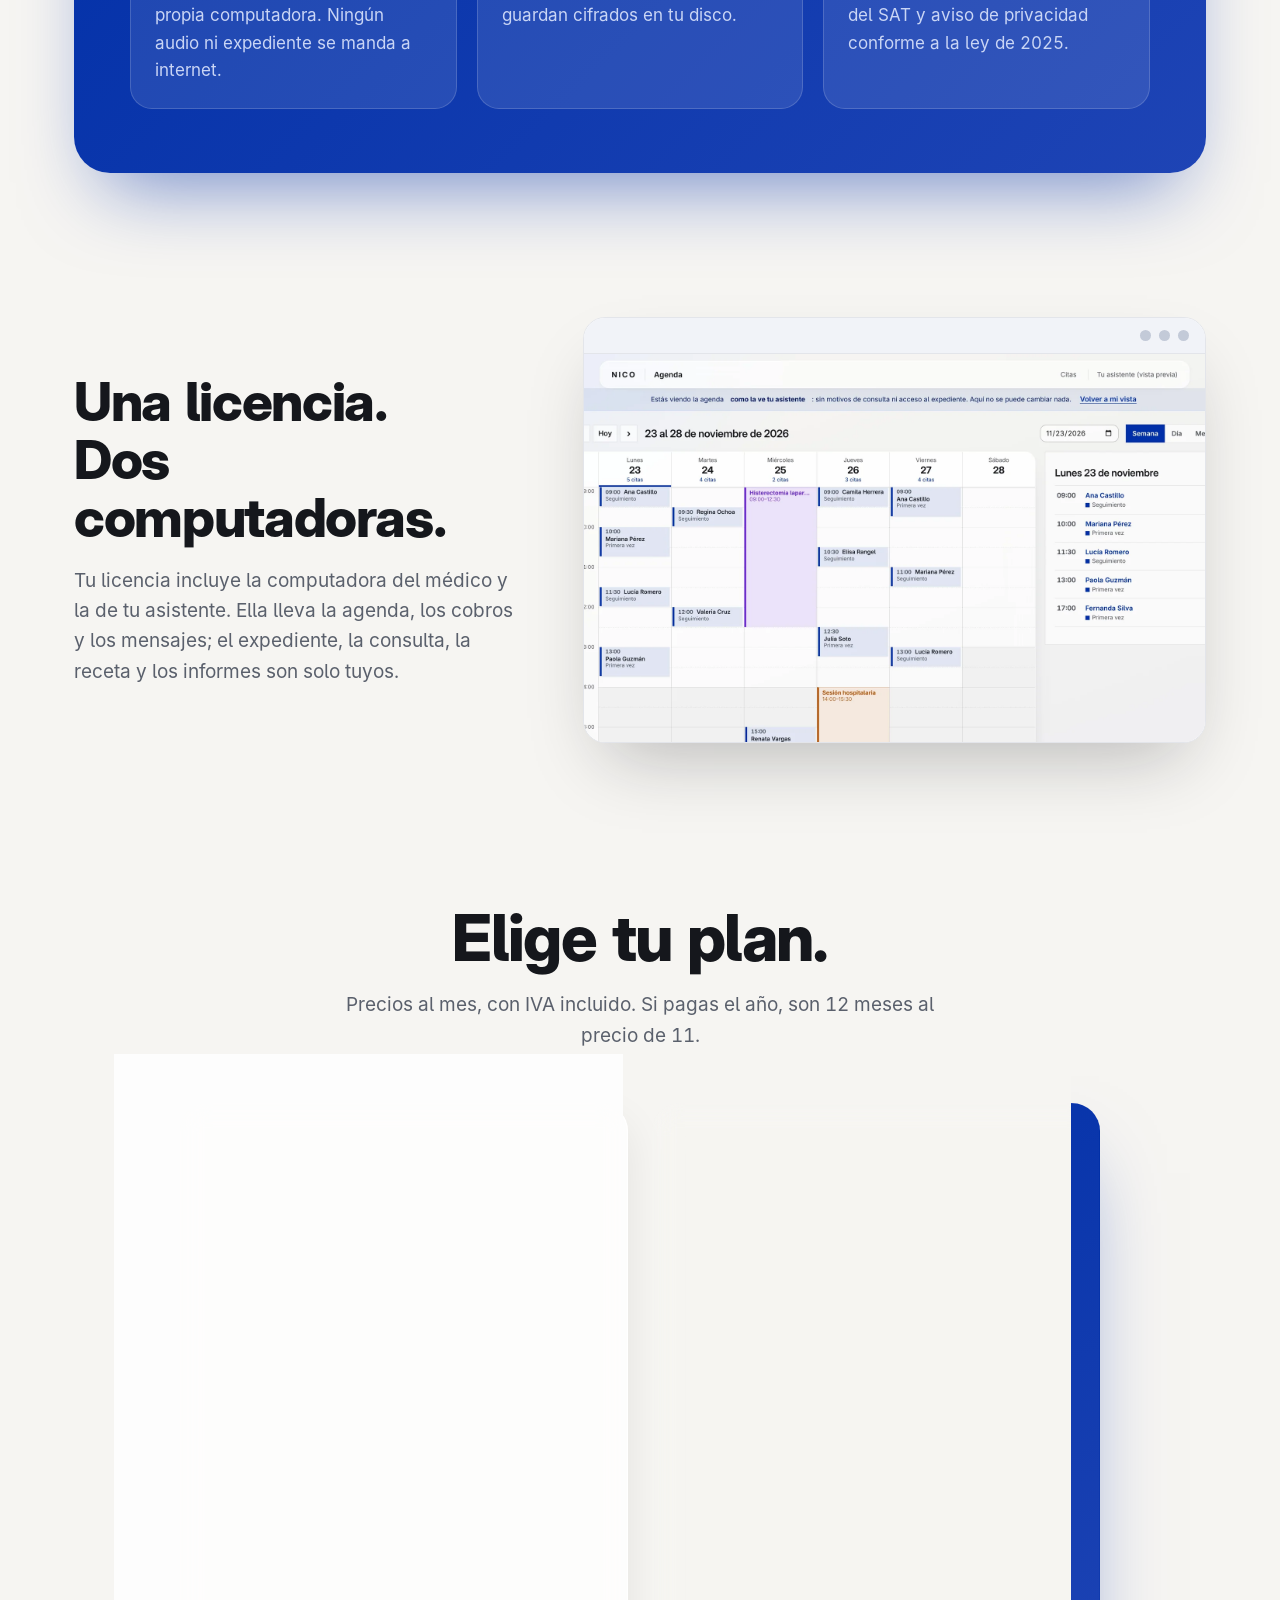
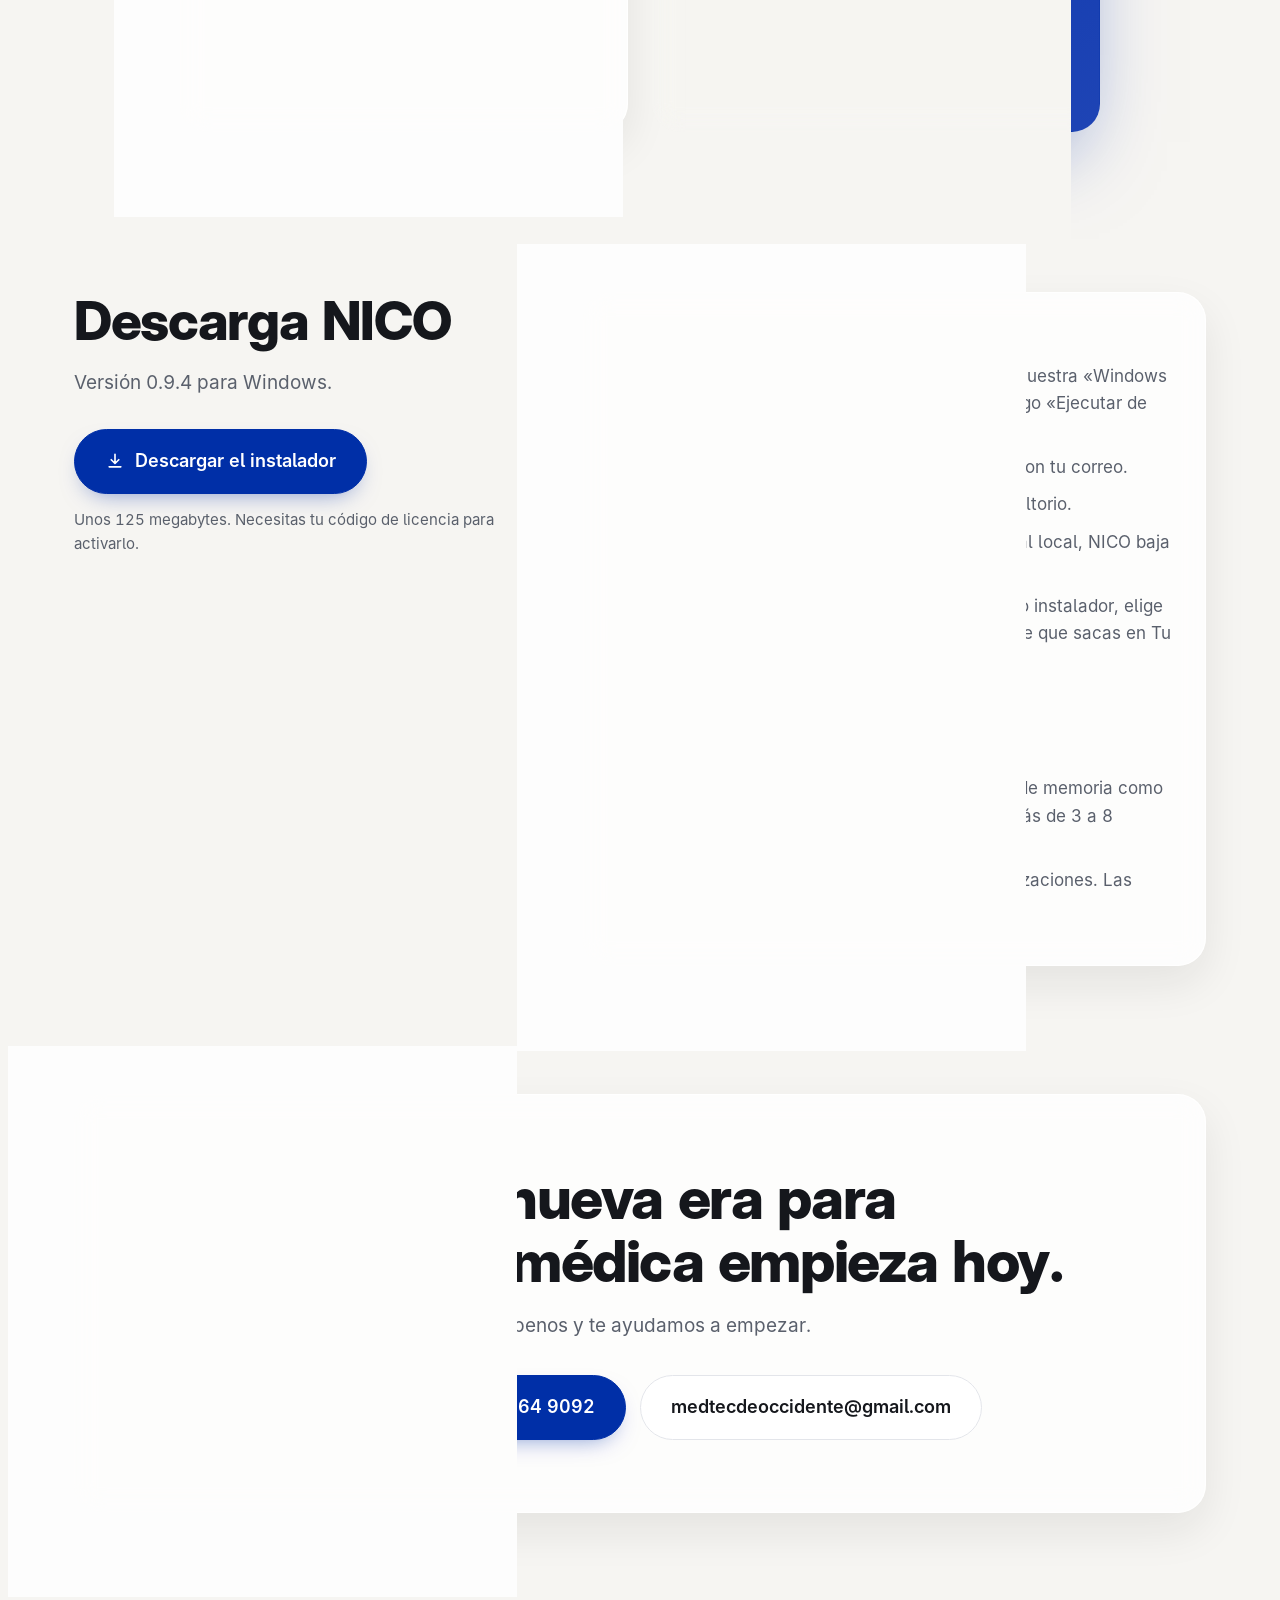
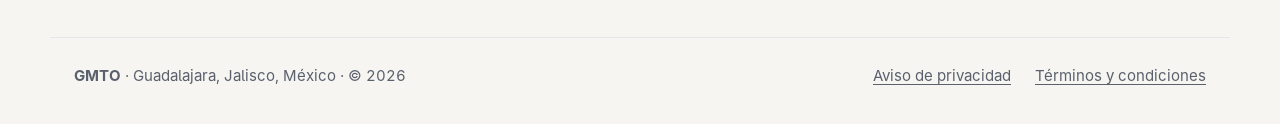
==== commit 01f01608: "Add files via upload" ====
--- a/index.html
+++ b/index.html
@@ -8,7 +8,7 @@
 <meta property="og:title" content="NICO by GMTO · Todo tu consultorio en un mismo programa">
 <meta property="og:description" content="Expediente, consulta, agenda, informes médicos y finanzas. Los datos de tus pacientes nunca salen de tu computadora.">
 <meta property="og:image" content="portada.jpg">
-<meta name="theme-color" content="#002FA7">
+<meta name="theme-color" content="#F6F5F2">
 <link rel="icon" type="image/png" href="nico.png">
 <link rel="stylesheet" href="sitio.css">
 </head>
@@ -35,7 +35,7 @@
   <section class="heroe">
     <div class="contenedor heroe-in">
       <p class="ceja">GMTO · Guadalajara, Jalisco</p>
-      <h1>Tecnología médica<br>de precisión.</h1>
+      <h1>Tecnología médica<br>de <em>precisión.</em></h1>
       <p class="entrada">Hacemos software para consultorios médicos en México. Herramientas claras, que cuidan los datos de tus
         pacientes y te devuelven el tiempo que hoy se va en papeleo.</p>
       <div class="acciones">
@@ -65,7 +65,6 @@
 
       <article class="servicio">
         <div class="texto">
-          <span class="num">01</span>
           <h3>Expediente clínico</h3>
           <ul>
             <li>Llénalo a mano o con inteligencia artificial local: NICO escucha la consulta, con el consentimiento del paciente, y propone la nota.</li>
@@ -75,14 +74,13 @@
           </ul>
         </div>
         <div class="pantallas">
-          <img src="escucha.webp" alt="Nota de consulta llenada con la escucha activa de NICO" loading="lazy" width="1600" height="1000">
+          <div class="ventana"><span class="ventana-barra" aria-hidden="true"><i></i><i></i><i></i></span><img src="escucha.webp" alt="Nota de consulta llenada con la escucha activa de NICO" loading="lazy" width="1600" height="1000"></div>
           <img class="sobre" src="expediente-pdf.webp" alt="Expediente descargado en PDF" loading="lazy" width="700" height="906">
         </div>
       </article>
 
       <article class="servicio inverso">
         <div class="texto">
-          <span class="num">02</span>
           <h3>Consulta</h3>
           <ul>
             <li>Nota, receta y cobro en un solo flujo, a pocos clics de distancia.</li>
@@ -91,13 +89,12 @@
           </ul>
         </div>
         <div class="pantallas">
-          <img src="receta.webp" alt="Receta médica en NICO" loading="lazy" width="1600" height="1000">
+          <div class="ventana"><span class="ventana-barra" aria-hidden="true"><i></i><i></i><i></i></span><img src="receta.webp" alt="Receta médica en NICO" loading="lazy" width="1600" height="1000"></div>
         </div>
       </article>
 
       <article class="servicio">
         <div class="texto">
-          <span class="num">03</span>
           <h3>Agenda</h3>
           <ul>
             <li>Consultas, cirugías y otros eventos, en una sola vista.</li>
@@ -106,13 +103,12 @@
           </ul>
         </div>
         <div class="pantallas">
-          <img src="agenda.webp" alt="Agenda semanal con consultas, una cirugía y una sesión hospitalaria" loading="lazy" width="1600" height="1000">
+          <div class="ventana"><span class="ventana-barra" aria-hidden="true"><i></i><i></i><i></i></span><img src="agenda.webp" alt="Agenda semanal con consultas, una cirugía y una sesión hospitalaria" loading="lazy" width="1600" height="1000"></div>
         </div>
       </article>
 
       <article class="servicio inverso">
         <div class="texto">
-          <span class="num">04</span>
           <h3>Informes médicos <span class="chip chip-pro">NICO Pro</span></h3>
           <ul>
             <li>Los formatos de las aseguradoras, llenados a mano, con inteligencia artificial o directo desde el expediente.</li>
@@ -120,13 +116,12 @@
           </ul>
         </div>
         <div class="pantallas">
-          <img src="revision-informe.webp" alt="Revisión de un informe médico antes de entregarlo" loading="lazy" width="1600" height="1000">
+          <div class="ventana"><span class="ventana-barra" aria-hidden="true"><i></i><i></i><i></i></span><img src="revision-informe.webp" alt="Revisión de un informe médico antes de entregarlo" loading="lazy" width="1600" height="1000"></div>
         </div>
       </article>
 
       <article class="servicio">
         <div class="texto">
-          <span class="num">05</span>
           <h3>Finanzas</h3>
           <ul>
             <li>Caja y corte del día.</li>
@@ -135,7 +130,7 @@
           </ul>
         </div>
         <div class="pantallas">
-          <img src="caja.webp" alt="Caja del día en NICO" loading="lazy" width="1600" height="1000">
+          <div class="ventana"><span class="ventana-barra" aria-hidden="true"><i></i><i></i><i></i></span><img src="caja.webp" alt="Caja del día en NICO" loading="lazy" width="1600" height="1000"></div>
         </div>
       </article>
 
@@ -144,6 +139,7 @@
 
   <section class="privacidad">
     <div class="contenedor">
+      <div class="tarjeta-klein">
       <h2>Los datos de tus pacientes<br>nunca salen de tu computadora.</h2>
       <div class="tres">
         <div>
@@ -158,6 +154,7 @@
           <h3>Hecho para México</h3>
           <p>Expediente conforme a la NOM-004, facturación con el catálogo del SAT y aviso de privacidad conforme a la ley de 2025.</p>
         </div>
+      </div>
       </div>
     </div>
   </section>
@@ -169,7 +166,7 @@
         <p class="entrada">Tu licencia incluye la computadora del médico y la de tu asistente. Ella lleva la agenda, los cobros y los
           mensajes; el expediente, la consulta, la receta y los informes son solo tuyos.</p>
       </div>
-      <img src="agenda-asistente.webp" alt="La agenda como la ve la asistente" loading="lazy" width="1600" height="1000">
+      <div class="ventana"><span class="ventana-barra" aria-hidden="true"><i></i><i></i><i></i></span><img src="agenda-asistente.webp" alt="La agenda como la ve la asistente" loading="lazy" width="1600" height="1000"></div>
     </div>
   </section>
 
@@ -243,6 +240,7 @@
   <!-- Contacto -->
   <section id="contacto" class="contacto">
     <div class="contenedor centro">
+      <div class="tarjeta-vidrio contacto-in">
       <h2 class="titulo-grande">Una nueva era para<br>la práctica médica empieza hoy.</h2>
       <p class="entrada centro">Escríbenos y te ayudamos a empezar.</p>
       <div class="acciones centro-flex">
@@ -251,6 +249,7 @@
           WhatsApp · 33 2164 9092
         </a>
         <a class="btn btn-claro btn-grande" href="mailto:medtecdeoccidente@gmail.com">medtecdeoccidente@gmail.com</a>
+      </div>
       </div>
     </div>
   </section>
--- a/sitio.css
+++ b/sitio.css
@@ -1,4 +1,4 @@
-/* GMTO · sitio. Sistema de diseño de NICO: Azul Klein, blanco nieve, Inter. */
+/* GMTO · sitio. Estética de NICO (tema Cristal): marfil y vidrio, píldoras, Azul Klein como acento de marca. */
 @font-face { font-family: "Inter"; font-weight: 400; font-display: swap; src: url("inter-400.woff") format("woff"); }
 @font-face { font-family: "Inter"; font-weight: 500; font-display: swap; src: url("inter-500.woff") format("woff"); }
 @font-face { font-family: "Inter"; font-weight: 600; font-display: swap; src: url("inter-600.woff") format("woff"); }
@@ -6,151 +6,189 @@
 @font-face { font-family: "Inter Display"; font-weight: 700; font-display: swap; src: url("inter-display-700.woff") format("woff"); }
 @font-face { font-family: "Inter Display"; font-weight: 800; font-display: swap; src: url("inter-display-800.woff") format("woff"); }
 
+/* Cristal (de fábrica) */
 :root {
-  --klein: #002FA7; --klein-hondo: #00237E; --klein-noche: #00195C; --klein-medio: #5D78CC;
-  --klein-bruma: #C9D5F5; --klein-velo: #EBF0FC; --klein-niebla: #F6F8FE;
-  --nieve: #FBFCFE; --gris-claro: #F1F3F8; --blanco: #FFFFFF;
-  --tinta: #141A2D; --tinta-suave: #4A536B; --linea: #DCE1EA;
-  --fondo: var(--nieve); --superficie: var(--blanco); --alterno: var(--gris-claro);
-  --texto: var(--tinta); --texto-suave: var(--tinta-suave); --acento: var(--klein);
-  --morado: #6D28D9;
-}
+  --klein: #002FA7; --klein-hondo: #00237E; --klein-claro: #1E44B5; --klein-medio: #5D78CC;
+  --klein-bruma: #C9D5F5; --klein-velo: #EBF0FC;
+  --fondo-a: #F6F5F2; --fondo-b: #ECEDF1;
+  --brillo-azul: rgba(205, 218, 250, .55); --brillo-durazno: rgba(250, 226, 206, .40);
+  --vidrio: rgba(255, 255, 255, .80); --vidrio-fuerte: rgba(255, 255, 255, .92); --vidrio-borde: rgba(255, 255, 255, .9);
+  --texto: #15171C; --texto-suave: #5A606C; --linea: #E3E5EA;
+  --acento: var(--klein); --boton: var(--klein); --boton-hover: var(--klein-hondo); --boton-texto: #FFFFFF;
+  --sombra: 0 18px 44px rgba(20, 23, 28, .08); --sombra-captura: 0 34px 70px -24px rgba(20, 23, 28, .28);
+  --barra-ventana: #F1F3F8; --punto: #C3CAD8;
+  color-scheme: light;
+}
+/* Titanio (oscuro) */
 @media (prefers-color-scheme: dark) {
   :root:not([data-theme="light"]) {
-    --fondo: #0B1020; --superficie: #121933; --alterno: #0F152B;
-    --texto: #E8ECF7; --texto-suave: #A9B2CC; --linea: #263055; --acento: #8EA6EE;
-    --klein-velo: #18234A;
+    --fondo-a: #121419; --fondo-b: #0B0C10;
+    --brillo-azul: rgba(60, 90, 200, .22); --brillo-durazno: rgba(160, 110, 80, .12);
+    --vidrio: rgba(30, 33, 41, .72); --vidrio-fuerte: rgba(30, 33, 41, .9); --vidrio-borde: rgba(255, 255, 255, .06);
+    --texto: #EEF0F3; --texto-suave: #B5B9C2; --linea: #2A2E38;
+    --acento: #A9BCFF; --klein-velo: #1B2550;
+    --sombra: 0 18px 44px rgba(0, 0, 0, .35); --sombra-captura: 0 34px 70px -24px rgba(0, 0, 0, .6);
+    --barra-ventana: #1E212A; --punto: #4A505E;
+    color-scheme: dark;
   }
 }
 :root[data-theme="dark"] {
-  --fondo: #0B1020; --superficie: #121933; --alterno: #0F152B;
-  --texto: #E8ECF7; --texto-suave: #A9B2CC; --linea: #263055; --acento: #8EA6EE;
-  --klein-velo: #18234A;
+  --fondo-a: #121419; --fondo-b: #0B0C10;
+  --brillo-azul: rgba(60, 90, 200, .22); --brillo-durazno: rgba(160, 110, 80, .12);
+  --vidrio: rgba(30, 33, 41, .72); --vidrio-fuerte: rgba(30, 33, 41, .9); --vidrio-borde: rgba(255, 255, 255, .06);
+  --texto: #EEF0F3; --texto-suave: #B5B9C2; --linea: #2A2E38;
+  --acento: #A9BCFF; --klein-velo: #1B2550;
+  --sombra: 0 18px 44px rgba(0, 0, 0, .35); --sombra-captura: 0 34px 70px -24px rgba(0, 0, 0, .6);
+  --barra-ventana: #1E212A; --punto: #4A505E;
+  color-scheme: dark;
 }
 
 * { box-sizing: border-box; }
-html { scroll-behavior: smooth; scroll-padding-top: 72px; }
+html { scroll-behavior: smooth; scroll-padding-top: 110px; }
 body {
-  margin: 0; background: var(--fondo); color: var(--texto);
+  margin: 0; color: var(--texto); background: var(--fondo-a);
   font: 400 17px/1.6 "Inter", system-ui, sans-serif; font-feature-settings: "cv05", "tnum";
   -webkit-font-smoothing: antialiased;
 }
+/* Fondo continuo: marfil a gris perla con brillos suaves, fijo detrás de todo */
+body::before { content: ""; position: fixed; inset: 0; z-index: -1; pointer-events: none;
+  background:
+    radial-gradient(70vw 70vh at 0% 0%, var(--brillo-azul), transparent 70%),
+    radial-gradient(70vw 80vh at 100% 70%, var(--brillo-durazno), transparent 70%),
+    linear-gradient(165deg, var(--fondo-a), var(--fondo-b)); }
 img, video { max-width: 100%; height: auto; display: block; }
-a { color: var(--acento); }
-h1, h2, h3 { font-family: "Inter Display", "Inter", sans-serif; line-height: 1.12; margin: 0; letter-spacing: -0.015em; }
-.contenedor { width: 100%; max-width: 1160px; margin: 0 auto; padding: 0 24px; }
+a { color: var(--acento); text-underline-offset: 3px; }
+h1, h2, h3 { font-family: "Inter Display", "Inter", sans-serif; line-height: 1.08; margin: 0; letter-spacing: -0.025em; text-wrap: balance; }
+.contenedor { width: 100%; max-width: 1180px; margin: 0 auto; padding: 0 24px; }
 .centro { text-align: center; margin-left: auto; margin-right: auto; }
 .entrada.centro { margin-left: auto; margin-right: auto; }
 .entrada { font-size: 19px; color: var(--texto-suave); max-width: 620px; margin: 18px 0 0; }
 .titulo-grande { font-size: clamp(36px, 5.6vw, 64px); font-weight: 800; }
 
-/* Botones */
+/* Vidrio */
+.tarjeta-vidrio, .plan, .pasos {
+  background: var(--vidrio); border: 1px solid var(--vidrio-borde); border-radius: 28px; box-shadow: var(--sombra);
+  backdrop-filter: blur(14px) saturate(1.2); -webkit-backdrop-filter: blur(14px) saturate(1.2);
+}
+
+/* Botones en píldora */
 .btn {
   display: inline-flex; align-items: center; justify-content: center; gap: 10px;
-  background: var(--klein); color: #fff; text-decoration: none; font-weight: 600;
-  padding: 13px 22px; border-radius: 8px; border: 1.5px solid var(--klein);
-  transition: background .15s, transform .15s;
-}
-.btn:hover { background: var(--klein-hondo); border-color: var(--klein-hondo); }
+  background: var(--boton); color: var(--boton-texto); text-decoration: none; font-weight: 600;
+  padding: 14px 26px; border-radius: 999px; border: 1px solid var(--boton);
+  box-shadow: 0 10px 24px -12px rgba(0, 47, 167, .55);
+  transition: background .15s, transform .15s, box-shadow .15s;
+}
+.btn:hover { background: var(--boton-hover); border-color: var(--boton-hover); transform: translateY(-1px); }
 .btn:focus-visible, a:focus-visible, button:focus-visible { outline: 3px solid var(--klein-medio); outline-offset: 3px; }
-.btn-claro { background: transparent; color: var(--acento); border-color: currentColor; }
-.btn-claro:hover { background: var(--klein-velo); color: var(--acento); }
-.btn-blanco { background: #fff; color: var(--klein); border-color: #fff; }
-.btn-blanco:hover { background: var(--klein-velo); border-color: var(--klein-velo); }
-.btn-chico { padding: 8px 16px; font-size: 15px; }
-.btn-grande { padding: 16px 26px; font-size: 18px; }
+.btn-claro { background: var(--vidrio-fuerte); color: var(--texto); border-color: var(--linea); box-shadow: none; }
+.btn-claro:hover { background: var(--vidrio-fuerte); border-color: var(--texto-suave); color: var(--texto); }
+.btn-blanco { background: #fff; color: var(--klein); border-color: #fff; box-shadow: none; }
+.btn-blanco:hover { background: var(--klein-velo); border-color: var(--klein-velo); color: var(--klein); }
+.btn-chico { padding: 10px 20px; font-size: 15px; box-shadow: none; }
+.btn-grande { padding: 17px 30px; font-size: 18px; }
 .acciones { display: flex; flex-wrap: wrap; gap: 14px; margin-top: 34px; }
 .centro-flex { justify-content: center; }
 
-/* Barra */
-.barra { position: sticky; top: 0; z-index: 10; background: color-mix(in srgb, var(--fondo) 88%, transparent);
-  backdrop-filter: saturate(1.4) blur(12px); border-bottom: 1px solid var(--linea); }
-.barra-in { display: flex; align-items: center; justify-content: space-between; height: 64px; }
-.logo { display: flex; align-items: baseline; gap: 12px; text-decoration: none; color: var(--texto); }
-.logo b { font-family: "Inter Display"; font-weight: 800; font-size: 24px; letter-spacing: 0.1em; color: var(--acento); }
-.logo span { font-size: 13.5px; color: var(--texto-suave); }
+/* Barra flotante */
+.barra { position: sticky; top: 0; z-index: 10; padding: 16px 0 0; }
+.barra-in {
+  display: flex; align-items: center; justify-content: space-between; height: 68px;
+  background: var(--vidrio-fuerte); border: 1px solid var(--vidrio-borde); border-radius: 22px; box-shadow: var(--sombra);
+  backdrop-filter: blur(16px) saturate(1.3); -webkit-backdrop-filter: blur(16px) saturate(1.3);
+  padding: 0 14px 0 26px; max-width: 1132px;
+}
+.logo { display: flex; align-items: center; gap: 18px; text-decoration: none; color: var(--texto); }
+.logo b { font-family: "Inter Display"; font-weight: 800; font-size: 22px; letter-spacing: 0.12em; color: var(--acento); }
+.logo span { font-size: 14px; color: var(--texto-suave); padding-left: 18px; border-left: 1px solid var(--linea); }
 .menu { display: flex; align-items: center; gap: 28px; }
 .menu a:not(.btn) { color: var(--texto); text-decoration: none; font-weight: 500; font-size: 15.5px; }
 .menu a:not(.btn):hover { color: var(--acento); }
 .menu-btn { display: none; background: none; border: 0; color: var(--texto); padding: 8px; cursor: pointer; }
 
 /* Héroe GMTO */
-.heroe { padding: 120px 0 96px; background:
-  radial-gradient(1000px 420px at 85% -10%, var(--klein-velo), transparent 70%), var(--fondo); }
-.ceja { font-weight: 600; color: var(--acento); font-size: 15px; letter-spacing: 0.04em; margin: 0 0 18px; }
-.heroe h1 { font-size: clamp(44px, 7.4vw, 88px); font-weight: 800; }
+.heroe { padding: 110px 0 90px; }
+.ceja { display: inline-block; font-weight: 600; color: var(--acento); font-size: 14.5px; margin: 0 0 22px;
+  background: var(--klein-velo); padding: 7px 14px; border-radius: 999px; }
+.heroe h1 { font-size: clamp(46px, 7.6vw, 92px); font-weight: 800; letter-spacing: -0.035em; line-height: 1.02; }
+.heroe h1 em { font-style: normal; color: var(--acento); }
 
 /* NICO */
-.nico { padding: 104px 0 72px; background: var(--alterno); text-align: center; }
-.marca-nico { display: inline-flex; align-items: baseline; gap: 10px; margin: 0 0 22px; }
-.marca-nico b { font-family: "Inter Display"; font-weight: 800; font-size: 30px; letter-spacing: 0.1em; color: var(--acento); }
-.marca-nico span { color: var(--texto-suave); font-weight: 500; }
+.nico { padding: 64px 0 40px; text-align: center; }
+.marca-nico { display: inline-flex; align-items: center; gap: 14px; margin: 0 0 22px; }
+.marca-nico b { font-family: "Inter Display"; font-weight: 700; font-size: 28px; letter-spacing: 0.2em; color: var(--texto); margin-right: -0.2em; }
+.marca-nico span { color: var(--texto-suave); font-weight: 500; padding-left: 14px; border-left: 1px solid var(--linea); }
 .video { margin: 52px auto 0; max-width: 1000px; }
-.video video { width: 100%; aspect-ratio: 16 / 9; border-radius: 14px; background: #0B1230; border: 1px solid var(--linea); }
-.video figcaption { font-size: 14px; color: var(--texto-suave); margin-top: 12px; }
+.video video { width: 100%; aspect-ratio: 16 / 9; border-radius: 28px; background: #0B0C10; box-shadow: var(--sombra-captura); }
+.video figcaption { font-size: 14px; color: var(--texto-suave); margin-top: 14px; }
 
 /* Servicios */
-.servicios { padding: 40px 0 72px; background: var(--alterno); }
-.servicio { display: grid; grid-template-columns: 5fr 7fr; gap: 64px; align-items: center; padding: 56px 0; }
-.servicio + .servicio { border-top: 1px solid var(--linea); }
+.servicios { padding: 40px 0 64px; }
+.servicio { display: grid; grid-template-columns: 5fr 7fr; gap: 64px; align-items: center; padding: 64px 0; }
 .servicio.inverso .texto { order: 2; }
-.num { display: inline-block; font-family: "Inter Display"; font-weight: 700; font-size: 15px; color: #fff;
-  background: var(--klein); border-radius: 6px; padding: 4px 10px; margin-bottom: 18px; }
-.servicio h3 { font-size: clamp(28px, 3.4vw, 40px); font-weight: 800; display: flex; flex-wrap: wrap; align-items: center; gap: 12px; }
+.servicio h3 { font-size: clamp(30px, 3.6vw, 44px); font-weight: 800; display: flex; flex-wrap: wrap; align-items: center; gap: 12px; }
 .servicio ul { list-style: none; padding: 0; margin: 22px 0 0; }
-.servicio li { position: relative; padding-left: 26px; margin: 12px 0; color: var(--texto-suave); }
-.servicio li::before { content: ""; position: absolute; left: 2px; top: 0.62em; width: 9px; height: 9px; border-radius: 50%; background: var(--klein); }
+.servicio li { position: relative; padding-left: 30px; margin: 12px 0; color: var(--texto-suave); }
+.servicio li::before { content: ""; position: absolute; left: 0; top: 0.32em; width: 18px; height: 18px; border-radius: 50%;
+  background: var(--klein-velo) url("data:image/svg+xml,%3Csvg xmlns='http://www.w3.org/2000/svg' viewBox='0 0 24 24' fill='none' stroke='%23002FA7' stroke-width='3' stroke-linecap='round' stroke-linejoin='round'%3E%3Cpath d='m6 12.5 4 4 8-9'/%3E%3C/svg%3E") center / 12px no-repeat; }
 .pantallas { position: relative; }
-.pantallas img { border-radius: 12px; border: 1px solid var(--linea); box-shadow: 0 24px 60px -24px rgba(0, 35, 126, .35); background: #fff; }
-.pantallas img.sobre { position: absolute; width: 30%; right: -18px; bottom: -28px; }
+.ventana { border-radius: 22px; overflow: hidden; background: #fff; border: 1px solid var(--linea); box-shadow: var(--sombra-captura); }
+.ventana-barra { display: flex; justify-content: flex-end; gap: 8px; align-items: center; height: 36px; padding: 0 16px;
+  background: var(--barra-ventana); border-bottom: 1px solid var(--linea); }
+.ventana-barra i { width: 11px; height: 11px; border-radius: 50%; background: var(--punto); }
+.pantallas img.sobre { position: absolute; width: 30%; right: -18px; bottom: -30px; border-radius: 14px;
+  border: 1px solid var(--linea); box-shadow: var(--sombra-captura); background: #fff; }
 .chip { display: inline-block; font-family: "Inter"; font-size: 13px; font-weight: 600; line-height: 1; letter-spacing: 0;
-  padding: 6px 9px; border-radius: 6px; background: var(--klein-velo); color: var(--acento); vertical-align: middle; }
+  padding: 7px 12px; border-radius: 999px; background: var(--klein-velo); color: var(--acento); vertical-align: middle; }
 .chip-pro { background: var(--klein); color: #fff; }
 .chip-claro { background: rgba(255, 255, 255, .18); color: #fff; }
 
-/* Privacidad */
-.privacidad { padding: 104px 0; background: var(--klein); color: #fff; }
-.privacidad h2 { font-size: clamp(32px, 4.6vw, 52px); font-weight: 800; }
-.tres { display: grid; grid-template-columns: repeat(3, 1fr); gap: 40px; margin-top: 56px; }
+/* Privacidad: tarjeta Azul Klein */
+.privacidad { padding: 48px 0 72px; }
+.tarjeta-klein { border-radius: 36px; padding: 64px 56px; color: #fff;
+  background: radial-gradient(700px 400px at 100% 0%, rgba(143, 168, 255, .35), transparent 70%), linear-gradient(135deg, var(--klein), var(--klein-claro));
+  box-shadow: 0 40px 80px -30px rgba(0, 47, 167, .55); }
+.tarjeta-klein h2 { font-size: clamp(32px, 4.6vw, 52px); font-weight: 800; }
+.tres { display: grid; grid-template-columns: repeat(3, 1fr); gap: 20px; margin-top: 44px; }
+.tres > div { background: rgba(255, 255, 255, .10); border: 1px solid rgba(255, 255, 255, .16); border-radius: 22px; padding: 24px; }
 .tres h3 { font-size: 21px; font-weight: 700; margin-bottom: 10px; }
 .tres p { margin: 0; color: var(--klein-bruma); }
 
 /* Licencia */
-.licencia { padding: 104px 0; }
+.licencia { padding: 72px 0; }
 .licencia-in { display: grid; grid-template-columns: 5fr 7fr; gap: 64px; align-items: center; }
 .licencia h2 { font-size: clamp(34px, 4.6vw, 54px); font-weight: 800; }
-.licencia img { border-radius: 12px; border: 1px solid var(--linea); box-shadow: 0 24px 60px -24px rgba(0, 35, 126, .35); }
 
 /* Planes */
-.planes { padding: 104px 0; background: var(--alterno); }
-.tarjetas { display: grid; grid-template-columns: 1fr 1fr; gap: 24px; max-width: 900px; margin: 52px auto 0; }
-.plan { position: relative; background: var(--superficie); border: 1px solid var(--linea); border-radius: 14px; padding: 36px 32px;
-  display: flex; flex-direction: column; }
+.planes { padding: 88px 0; }
+.tarjetas { display: grid; grid-template-columns: 1fr 1fr; gap: 24px; max-width: 920px; margin: 52px auto 0; }
+.plan { position: relative; padding: 38px 34px; display: flex; flex-direction: column; }
 .plan h3 { font-size: 26px; font-weight: 800; }
 .precio { margin: 18px 0 0; color: var(--texto-suave); }
-.precio b { font-family: "Inter Display"; font-size: 52px; font-weight: 800; color: var(--texto); letter-spacing: -0.02em; margin-right: 4px; }
+.precio b { font-family: "Inter Display"; font-size: 56px; font-weight: 800; color: var(--texto); letter-spacing: -0.03em; margin-right: 4px; }
 .anual { margin: 2px 0 0; color: var(--texto-suave); font-size: 15px; }
 .incluye { list-style: none; padding: 0; margin: 26px 0 32px; flex: 1; }
 .incluye li { position: relative; padding-left: 30px; margin: 12px 0; }
 .incluye li::before { content: ""; position: absolute; left: 0; top: 0.3em; width: 18px; height: 18px; border-radius: 50%;
   background: var(--klein-velo) url("data:image/svg+xml,%3Csvg xmlns='http://www.w3.org/2000/svg' viewBox='0 0 24 24' fill='none' stroke='%23002FA7' stroke-width='3' stroke-linecap='round' stroke-linejoin='round'%3E%3Cpath d='m6 12.5 4 4 8-9'/%3E%3C/svg%3E") center / 12px no-repeat; }
-.plan-pro { background: var(--klein); border-color: var(--klein); color: #fff; }
+.plan-pro { background: linear-gradient(150deg, var(--klein), var(--klein-claro)); border-color: transparent; color: #fff;
+  box-shadow: 0 40px 80px -30px rgba(0, 47, 167, .55); }
 .plan-pro .precio, .plan-pro .anual { color: var(--klein-bruma); }
 .plan-pro .precio b { color: #fff; }
 .plan-pro .incluye li::before { background-color: rgba(255, 255, 255, .16);
   background-image: url("data:image/svg+xml,%3Csvg xmlns='http://www.w3.org/2000/svg' viewBox='0 0 24 24' fill='none' stroke='%23FFFFFF' stroke-width='3' stroke-linecap='round' stroke-linejoin='round'%3E%3Cpath d='m6 12.5 4 4 8-9'/%3E%3C/svg%3E"); }
 .plan-pro .extra { font-weight: 600; }
-.recomendado { position: absolute; top: 20px; right: 22px; margin: 0; font-size: 13px; font-weight: 600; color: var(--klein); background: #fff;
-  padding: 5px 10px; border-radius: 6px; }
+.recomendado { position: absolute; top: 22px; right: 22px; margin: 0; font-size: 13px; font-weight: 600; color: var(--klein); background: #fff;
+  padding: 6px 12px; border-radius: 999px; }
 .nota { margin-top: 32px; color: var(--texto-suave); }
 
 /* Descarga */
-.descarga { padding: 104px 0; }
+.descarga { padding: 72px 0; }
 .descarga-in { display: grid; grid-template-columns: 5fr 7fr; gap: 64px; align-items: start; }
 .descarga h2 { font-size: clamp(34px, 4.6vw, 54px); font-weight: 800; }
 .descarga .btn-grande { margin-top: 30px; }
 .pequeno { font-size: 15px; color: var(--texto-suave); margin-top: 14px; }
-.pasos { background: var(--superficie); border: 1px solid var(--linea); border-radius: 14px; padding: 32px; }
+.pasos { padding: 34px; }
 .pasos h3 { font-size: 20px; font-weight: 700; }
 .pasos h3 + ol, .pasos h3 + ul { margin-top: 14px; }
 .pasos ol { padding-left: 22px; margin-bottom: 28px; }
@@ -158,19 +196,20 @@
 .requisitos { padding-left: 20px; margin-bottom: 0; }
 
 /* Contacto */
-.contacto { padding: 120px 0; background: var(--alterno); }
+.contacto { padding: 56px 0 96px; }
+.contacto-in { padding: 72px 40px; }
 .contacto .titulo-grande { font-size: clamp(34px, 5vw, 58px); }
 
 /* Pie */
-.pie { padding: 32px 0; border-top: 1px solid var(--linea); font-size: 15px; color: var(--texto-suave); }
-.pie-in { display: flex; justify-content: space-between; gap: 16px; flex-wrap: wrap; }
+.pie { padding: 28px 0 36px; font-size: 15px; color: var(--texto-suave); }
+.pie-in { display: flex; justify-content: space-between; gap: 16px; flex-wrap: wrap; border-top: 1px solid var(--linea); padding-top: 26px; }
 .pie p { margin: 0; }
 .pie nav { display: flex; gap: 24px; flex-wrap: wrap; }
 .pie a { color: var(--texto-suave); }
 
 /* Páginas legales */
-.legal { padding: 64px 0 96px; }
-.legal .contenedor { max-width: 820px; }
+.legal { padding: 56px 0 96px; }
+.legal .contenedor { max-width: 860px; }
 .legal p, .legal li { color: var(--texto-suave); }
 .legal strong { color: var(--texto); }
 .volver { display: inline-block; margin-bottom: 28px; font-weight: 600; text-decoration: none; }
@@ -179,24 +218,32 @@
 @media (max-width: 900px) {
   .servicio, .licencia-in, .descarga-in { grid-template-columns: 1fr; gap: 36px; }
   .servicio.inverso .texto { order: 0; }
-  .tres { grid-template-columns: 1fr; gap: 28px; }
+  .tres { grid-template-columns: 1fr; gap: 14px; }
   .tarjetas { grid-template-columns: 1fr; }
-  .pantallas img.sobre { right: -6px; bottom: -18px; width: 32%; }
+  .pantallas img.sobre { right: -6px; bottom: -20px; width: 32%; }
 }
 @media (max-width: 760px) {
   .contenedor { padding: 0 16px; }
+  .barra { padding-top: 10px; }
+  .barra-in { margin: 0 12px; width: auto; padding: 0 8px 0 18px; height: 60px; border-radius: 18px; }
   .logo span { display: none; }
   .menu-btn { display: block; }
-  .menu { display: none; position: absolute; top: 64px; left: 0; right: 0; flex-direction: column; align-items: stretch; gap: 0;
-    background: var(--fondo); border-bottom: 1px solid var(--linea); padding: 8px 16px 18px; }
+  .menu { display: none; position: absolute; top: 76px; left: 12px; right: 12px; flex-direction: column; align-items: stretch; gap: 0;
+    background: var(--vidrio-fuerte); border: 1px solid var(--vidrio-borde); border-radius: 18px; box-shadow: var(--sombra);
+    backdrop-filter: blur(16px); -webkit-backdrop-filter: blur(16px); padding: 6px 18px 18px; }
   .menu.abierto { display: flex; }
   .menu a:not(.btn) { padding: 14px 0; border-bottom: 1px solid var(--linea); }
   .menu .btn { margin-top: 14px; }
-  .heroe { padding: 72px 0 64px; }
-  .nico, .privacidad, .licencia, .planes, .descarga, .contacto { padding: 72px 0; }
+  .heroe { padding: 64px 0 56px; }
+  .nico, .licencia, .planes, .descarga { padding: 56px 0; }
+  .privacidad { padding: 24px 0 48px; }
+  .tarjeta-klein { padding: 40px 24px; border-radius: 28px; }
+  .contacto-in { padding: 48px 20px; }
   .servicio { padding: 40px 0; }
   .entrada { font-size: 17.5px; }
-  .pasos, .plan { padding: 24px 20px; }
+  .pasos, .plan { padding: 26px 22px; }
   .btn-grande { width: 100%; font-size: 17px; }
-}
-@media (prefers-reduced-motion: reduce) { html { scroll-behavior: auto; } }
+  .ventana-barra { height: 28px; }
+  .ventana-barra i { width: 8px; height: 8px; }
+}
+@media (prefers-reduced-motion: reduce) { html { scroll-behavior: auto; } .btn { transition: none; } }
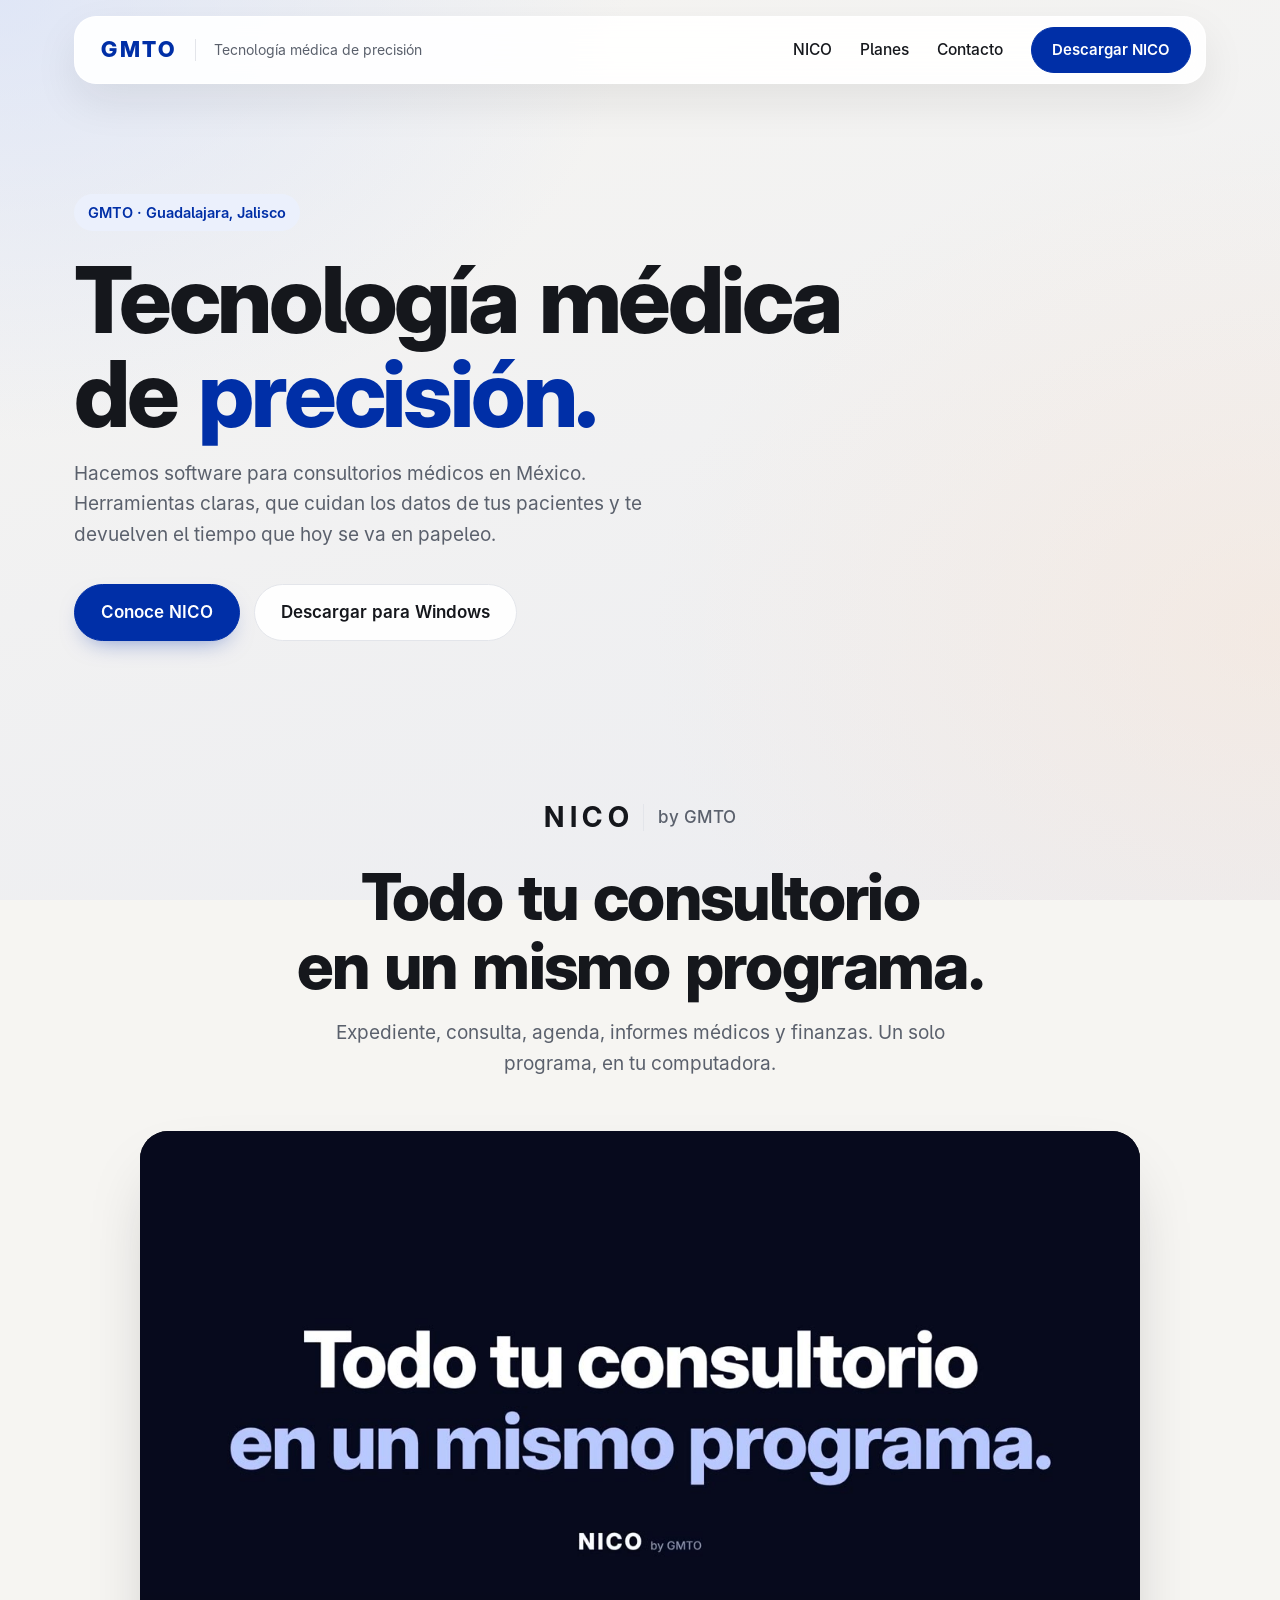
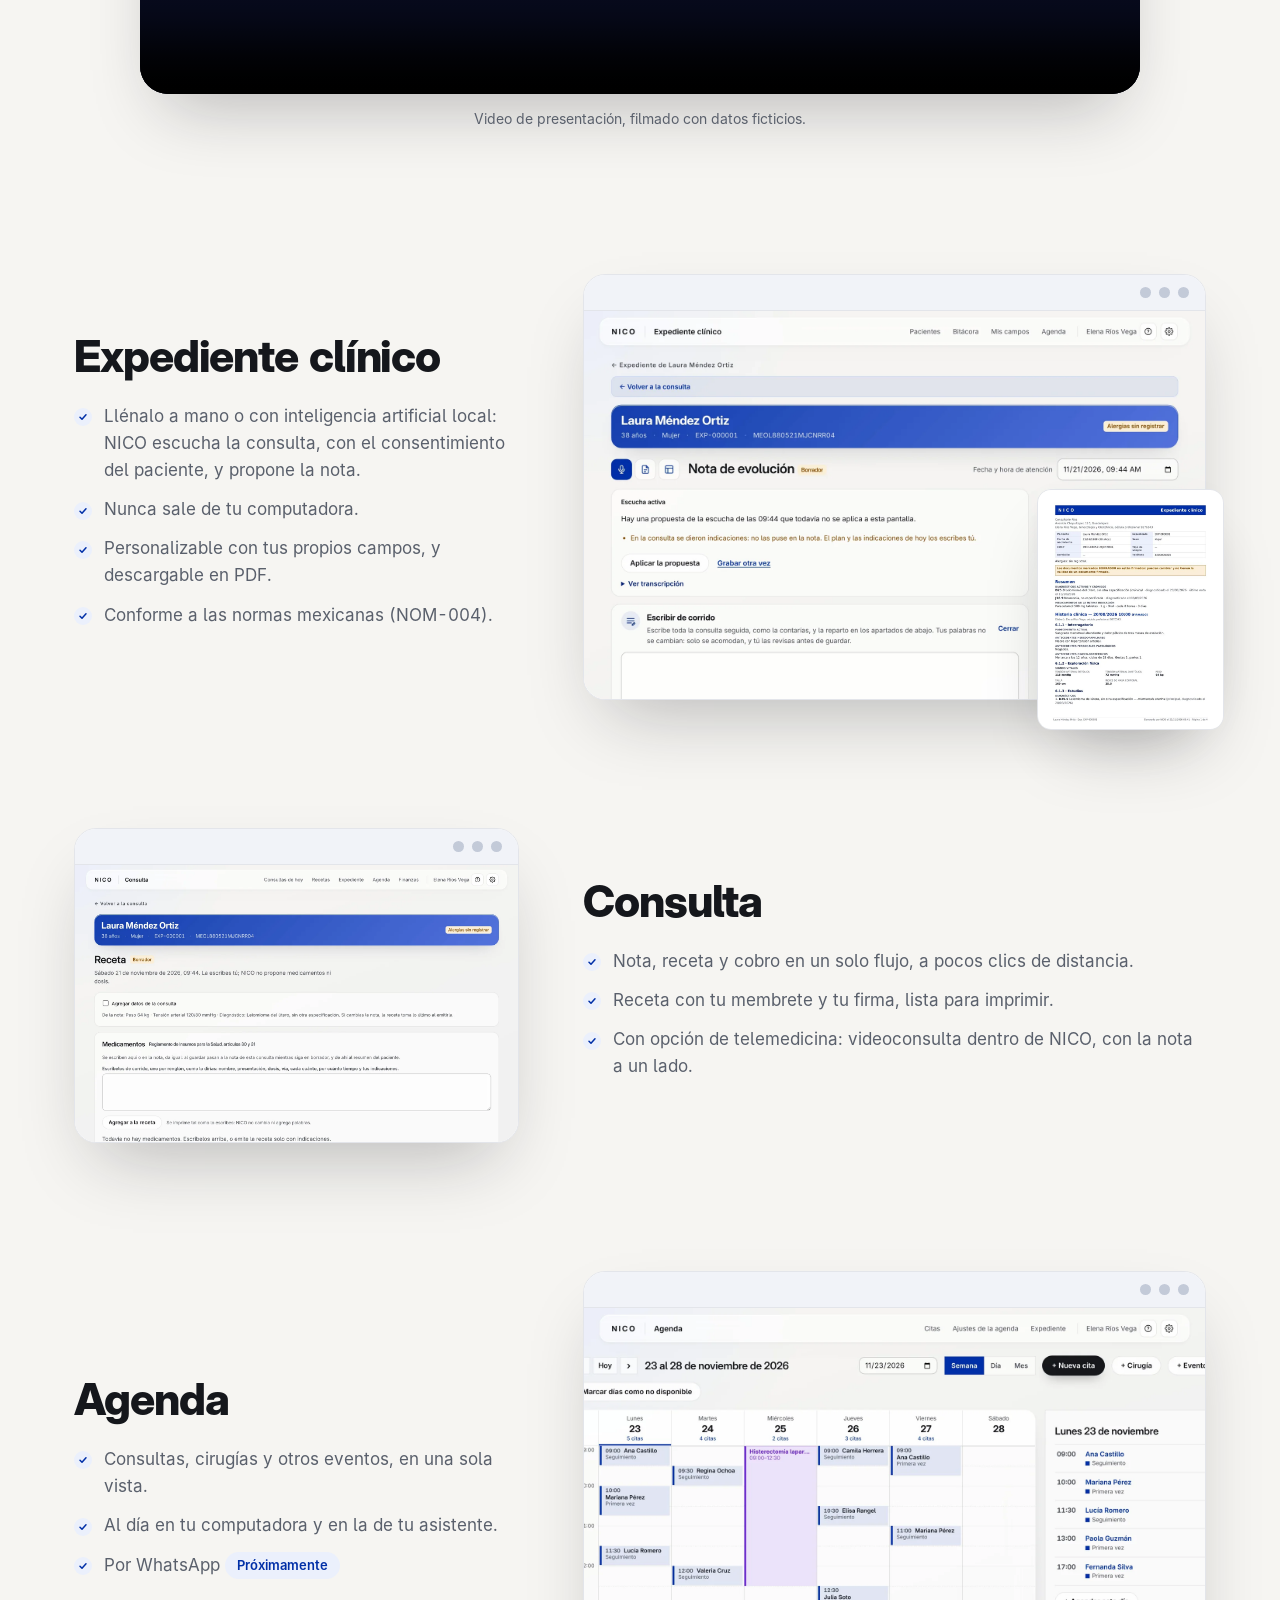
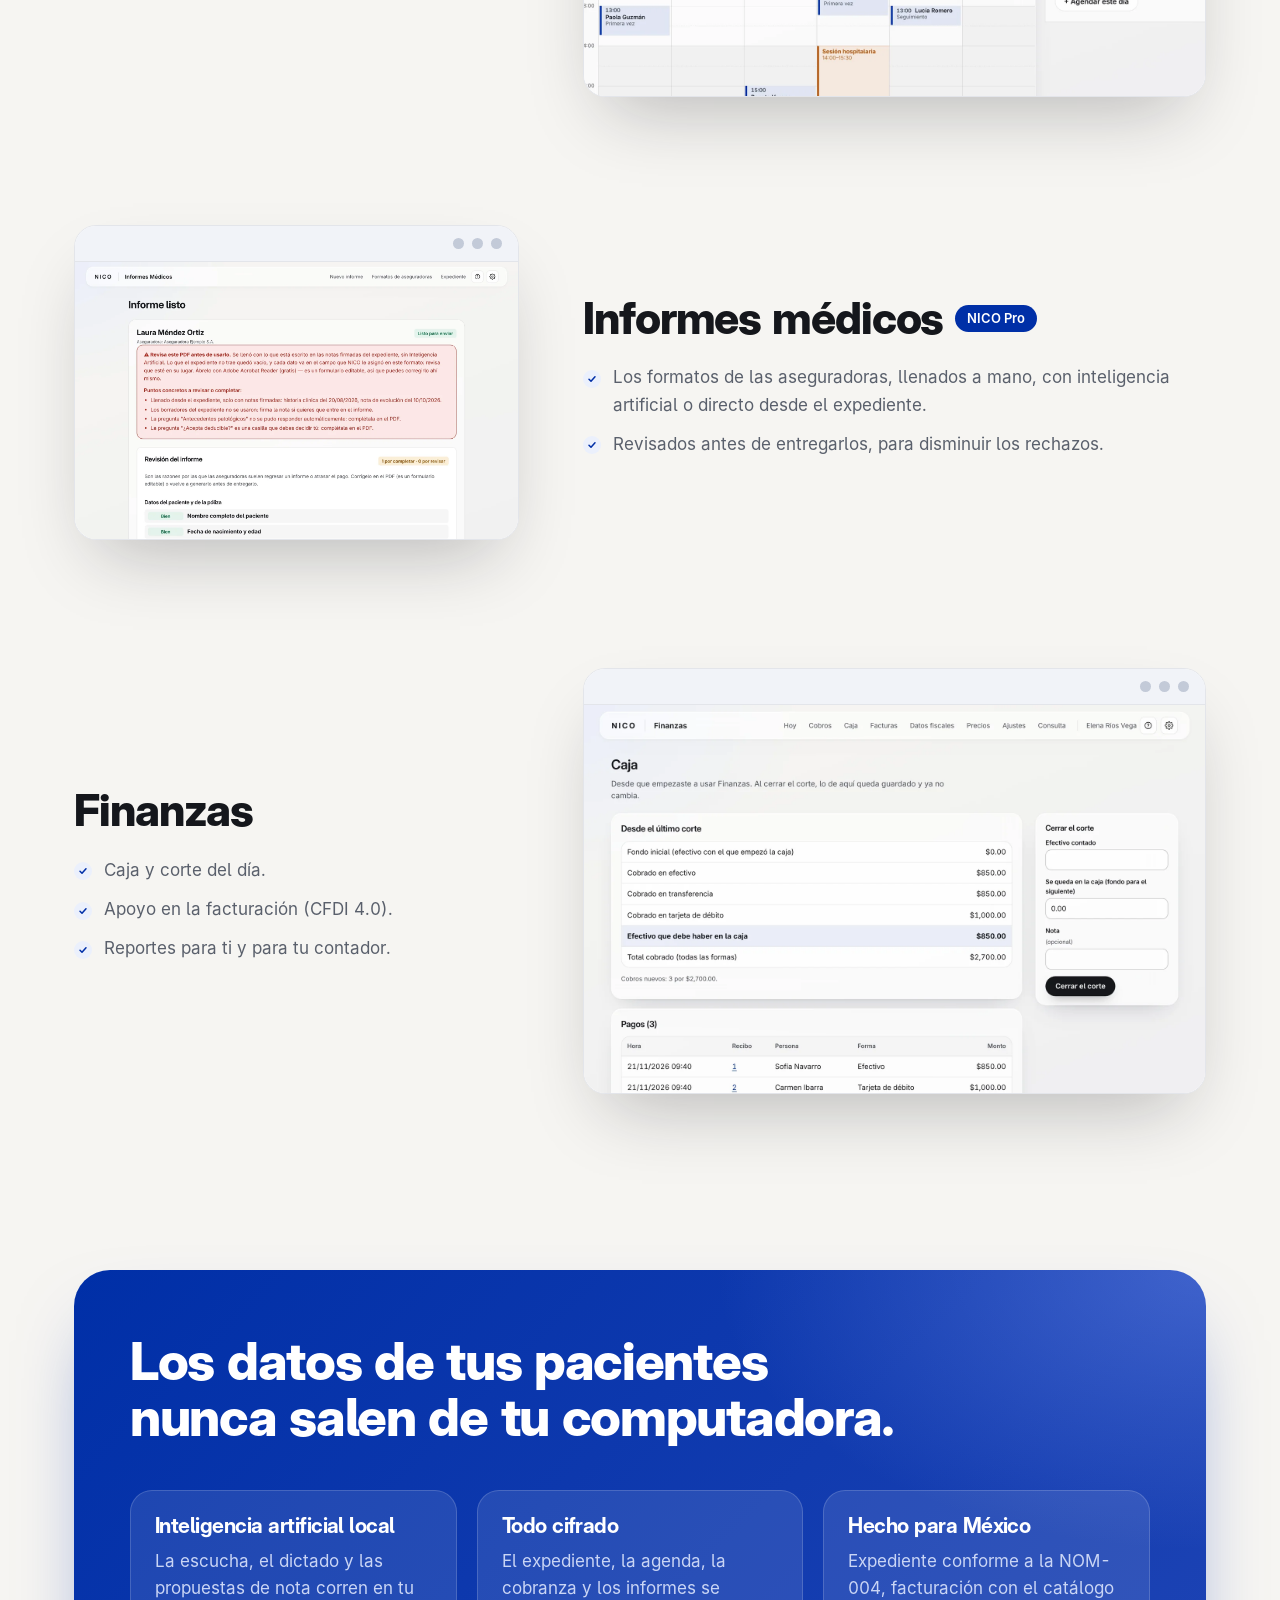
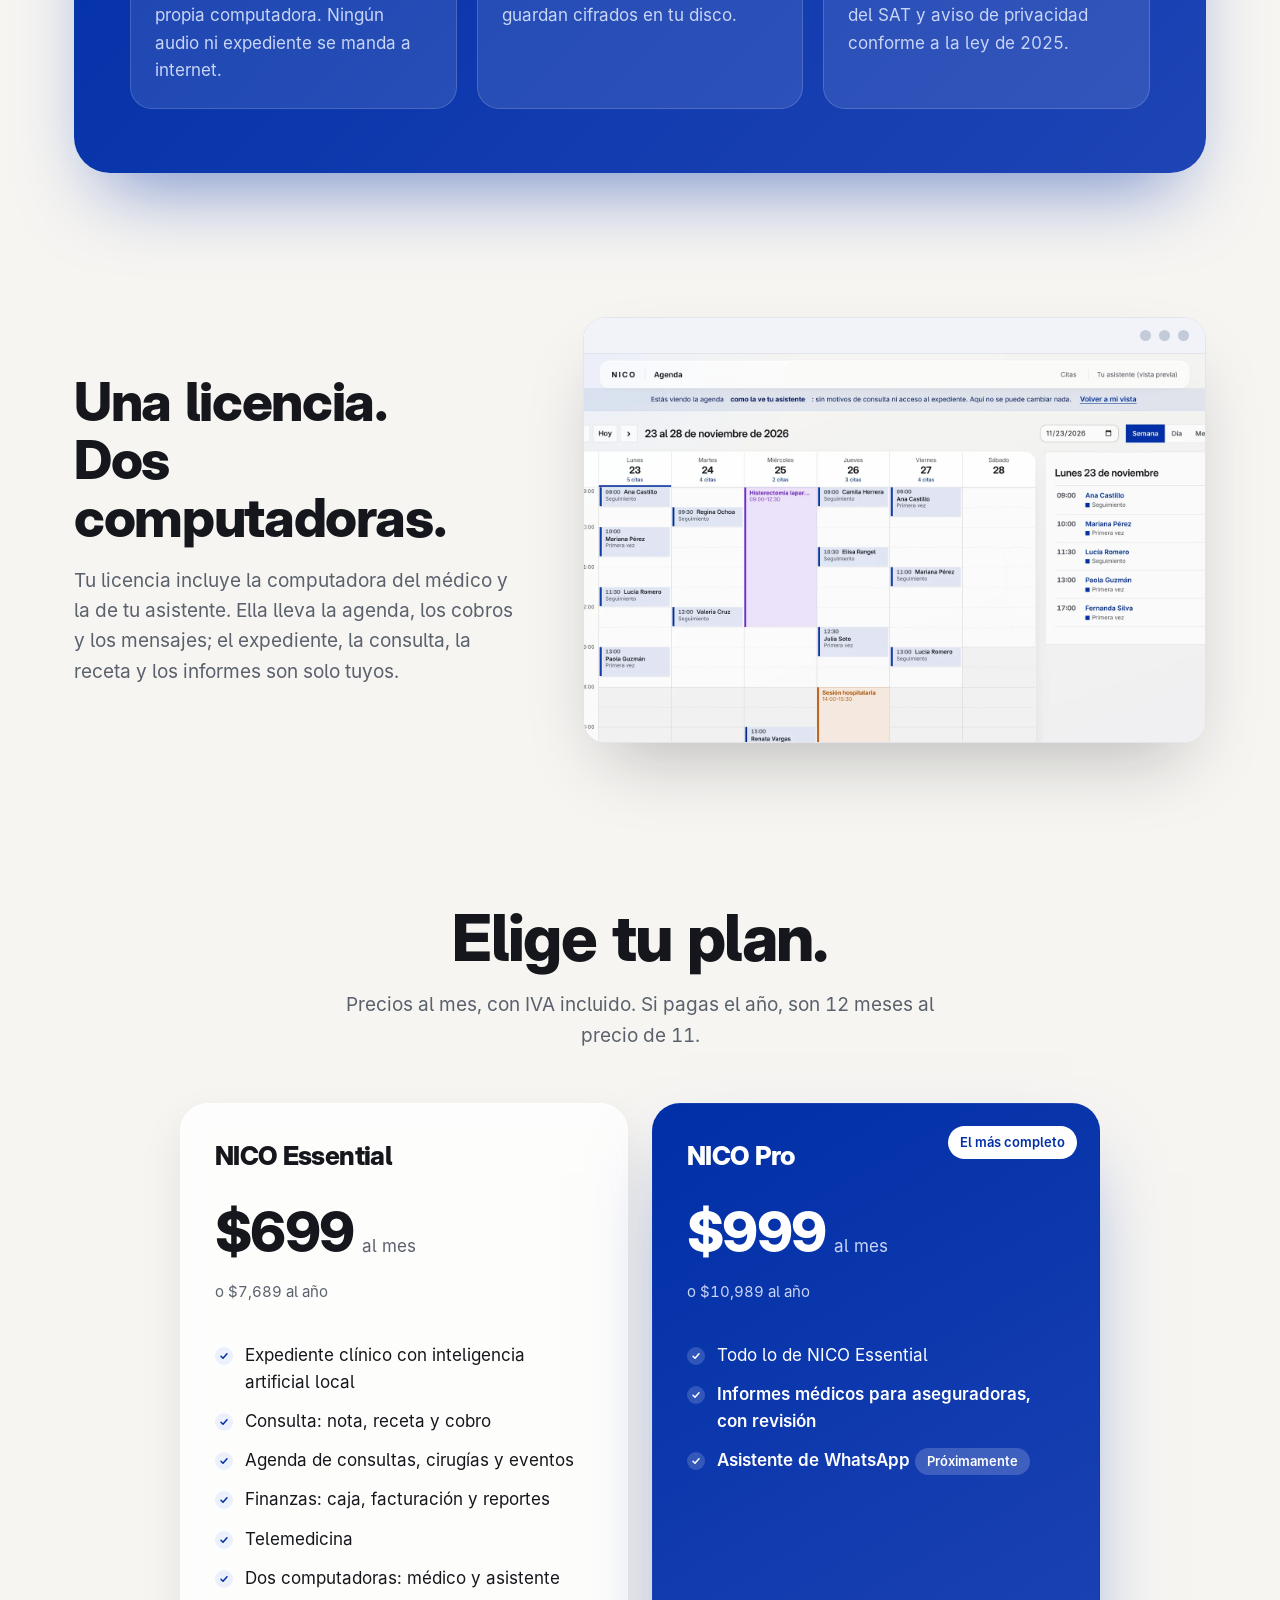
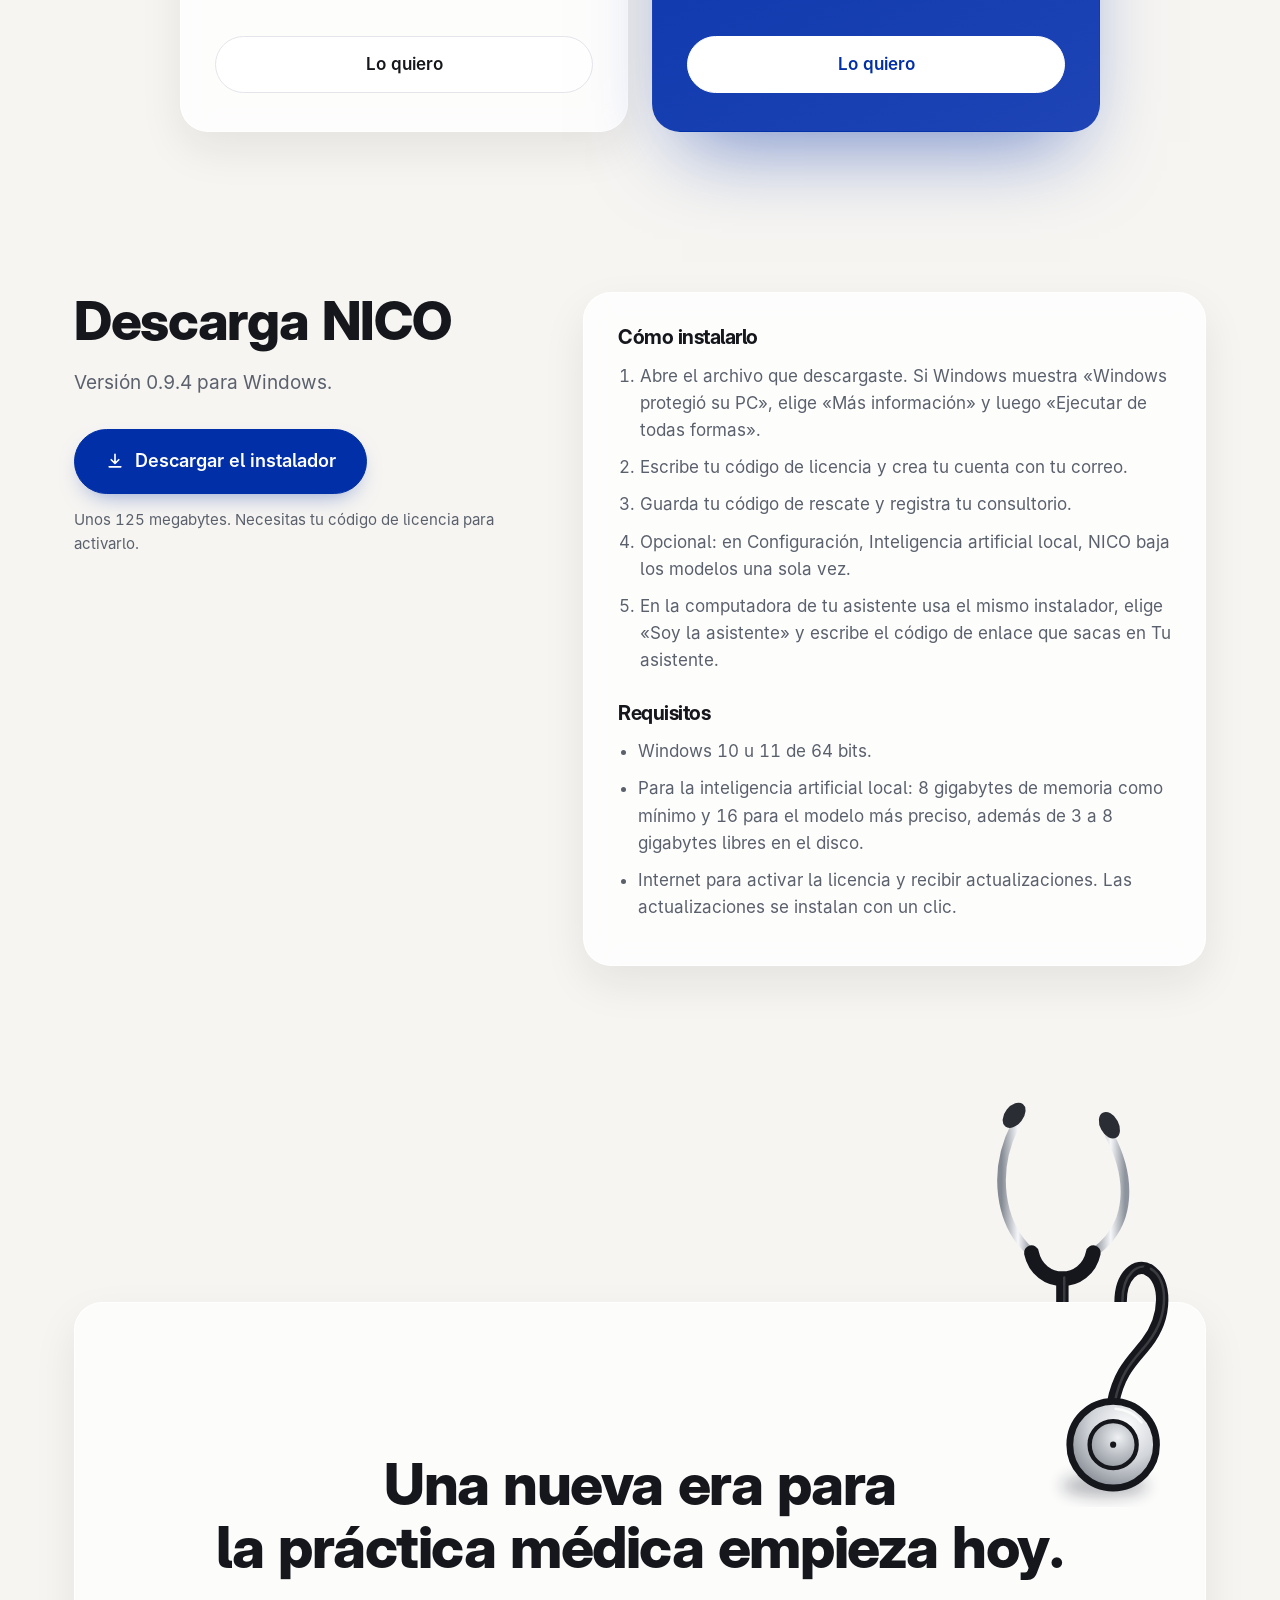
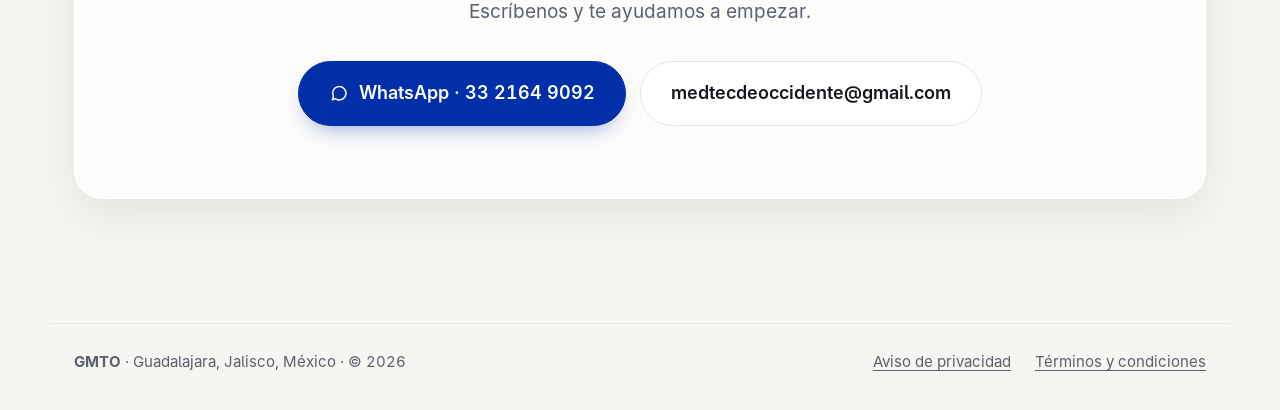
==== commit baab623e: "Add files via upload" ====
--- a/index.html
+++ b/index.html
@@ -240,7 +240,21 @@
   <!-- Contacto -->
   <section id="contacto" class="contacto">
     <div class="contenedor centro">
-      <div class="tarjeta-vidrio contacto-in">
+      <div class="esteto-zona">
+        <svg class="esteto esteto-atras" viewBox="0 0 420 660" aria-hidden="true"><defs>
+<linearGradient id="estm" x1="0" x2="1"><stop offset="0" stop-color="#8E949D"/><stop offset=".45" stop-color="#F6F7F9"/><stop offset="1" stop-color="#858B94"/></linearGradient>
+<radialGradient id="estc" cx=".36" cy=".3" r=".8"><stop offset="0" stop-color="#FFFFFF"/><stop offset=".5" stop-color="#D2D5DA"/><stop offset="1" stop-color="#7B818A"/></radialGradient>
+<radialGradient id="estd" cx=".4" cy=".35" r=".75"><stop offset="0" stop-color="#EEF0F2"/><stop offset="1" stop-color="#8A9099"/></radialGradient>
+<filter id="ests" x="-50%" y="-80%" width="200%" height="260%"><feGaussianBlur stdDeviation="12"/></filter>
+</defs><g transform="translate(420 0) scale(-1 1)">
+<path d="M156 60 C120 128 118 206 182 250" fill="none" stroke="url(#estm)" stroke-width="14" stroke-linecap="round"/>
+<path d="M308 44 C346 118 334 204 282 250" fill="none" stroke="url(#estm)" stroke-width="14" stroke-linecap="round"/>
+<path d="M182 250 C194 306 270 306 282 250" fill="none" stroke="#15171C" stroke-width="24" stroke-linecap="round"/>
+<g class="tubo-a"><path d="M232 292 V372 C232 432 206 446 180 440 C152 434 138 398 138 330 C138 286 112 266 92 278" pathLength="1" fill="none" stroke="#15171C" stroke-width="20" stroke-linecap="round"/><path d="M232 292 V372 C232 432 206 446 180 440 C152 434 138 398 138 330 C138 286 112 266 92 278" pathLength="1" fill="none" stroke="#fff" stroke-opacity=".16" stroke-width="4" stroke-linecap="round" transform="translate(-3 -2)"/></g>
+<ellipse cx="156" cy="44" rx="15" ry="23" transform="rotate(28 156 44)" fill="#2A2D33"/>
+<ellipse cx="310" cy="28" rx="15" ry="23" transform="rotate(-38 310 28)" fill="#2A2D33"/>
+</g></svg>
+        <div class="tarjeta-vidrio contacto-in">
       <h2 class="titulo-grande">Una nueva era para<br>la práctica médica empieza hoy.</h2>
       <p class="entrada centro">Escríbenos y te ayudamos a empezar.</p>
       <div class="acciones centro-flex">
@@ -250,6 +264,20 @@
         </a>
         <a class="btn btn-claro btn-grande" href="mailto:medtecdeoccidente@gmail.com">medtecdeoccidente@gmail.com</a>
       </div>
+      </div>
+        <svg class="esteto esteto-frente" viewBox="0 0 420 660" aria-hidden="true"><defs>
+<linearGradient id="estm" x1="0" x2="1"><stop offset="0" stop-color="#8E949D"/><stop offset=".45" stop-color="#F6F7F9"/><stop offset="1" stop-color="#858B94"/></linearGradient>
+<radialGradient id="estc" cx=".36" cy=".3" r=".8"><stop offset="0" stop-color="#FFFFFF"/><stop offset=".5" stop-color="#D2D5DA"/><stop offset="1" stop-color="#7B818A"/></radialGradient>
+<radialGradient id="estd" cx=".4" cy=".35" r=".75"><stop offset="0" stop-color="#EEF0F2"/><stop offset="1" stop-color="#8A9099"/></radialGradient>
+<filter id="ests" x="-50%" y="-80%" width="200%" height="260%"><feGaussianBlur stdDeviation="12"/></filter>
+</defs><g transform="translate(420 0) scale(-1 1)">
+<g class="campana"><ellipse cx="164" cy="626" rx="70" ry="18" fill="#141A2D" opacity=".30" filter="url(#ests)"/>
+<g class="tubo-f"><path d="M92 278 C64 294 62 352 96 396 C116 422 140 440 150 492" pathLength="1" fill="none" stroke="#15171C" stroke-width="20" stroke-linecap="round"/><path d="M92 278 C64 294 62 352 96 396 C116 422 140 440 150 492" pathLength="1" fill="none" stroke="#fff" stroke-opacity=".16" stroke-width="4" stroke-linecap="round" transform="translate(-3 -2)"/></g>
+<circle cx="150" cy="560" r="70" fill="url(#estc)" stroke="#15171C" stroke-width="11"/>
+<circle cx="150" cy="560" r="38" fill="url(#estd)" stroke="#15171C" stroke-width="7"/>
+<circle cx="150" cy="560" r="5" fill="#15171C"/>
+<path d="M104 524 A60 60 0 0 1 146 502" fill="none" stroke="#fff" stroke-opacity=".8" stroke-width="4" stroke-linecap="round"/></g>
+</g></svg>
       </div>
     </div>
   </section>
--- a/sitio.css
+++ b/sitio.css
@@ -247,3 +247,20 @@
   .ventana-barra i { width: 8px; height: 8px; }
 }
 @media (prefers-reduced-motion: reduce) { html { scroll-behavior: auto; } .btn { transition: none; } }
+
+/* Estetoscopio de Contacto: una capa detrás de la tarjeta y otra delante */
+.esteto-zona { position: relative; }
+.esteto { position: absolute; pointer-events: none; height: auto; }
+.esteto-atras { z-index: 0; }
+.esteto-frente { z-index: 2; }
+.esteto-zona > .tarjeta-vidrio { position: relative; z-index: 1; background: #FCFCFB; backdrop-filter: none; -webkit-backdrop-filter: none; }
+.contacto { padding-top: 264px; }
+.contacto .esteto { width: 260px; top: -204px; right: 0; }
+.contacto .contacto-in { padding-top: 150px; }
+@media (prefers-color-scheme: dark) { :root:not([data-theme="light"]) .esteto-zona > .tarjeta-vidrio { background: #1C1F27; } }
+:root[data-theme="dark"] .esteto-zona > .tarjeta-vidrio { background: #1C1F27; }
+@media (max-width: 760px) {
+  .contacto { padding-top: 173px; }
+  .contacto .esteto { width: 170px; top: -134px; }
+  .contacto .contacto-in { padding-top: 143px; }
+}
